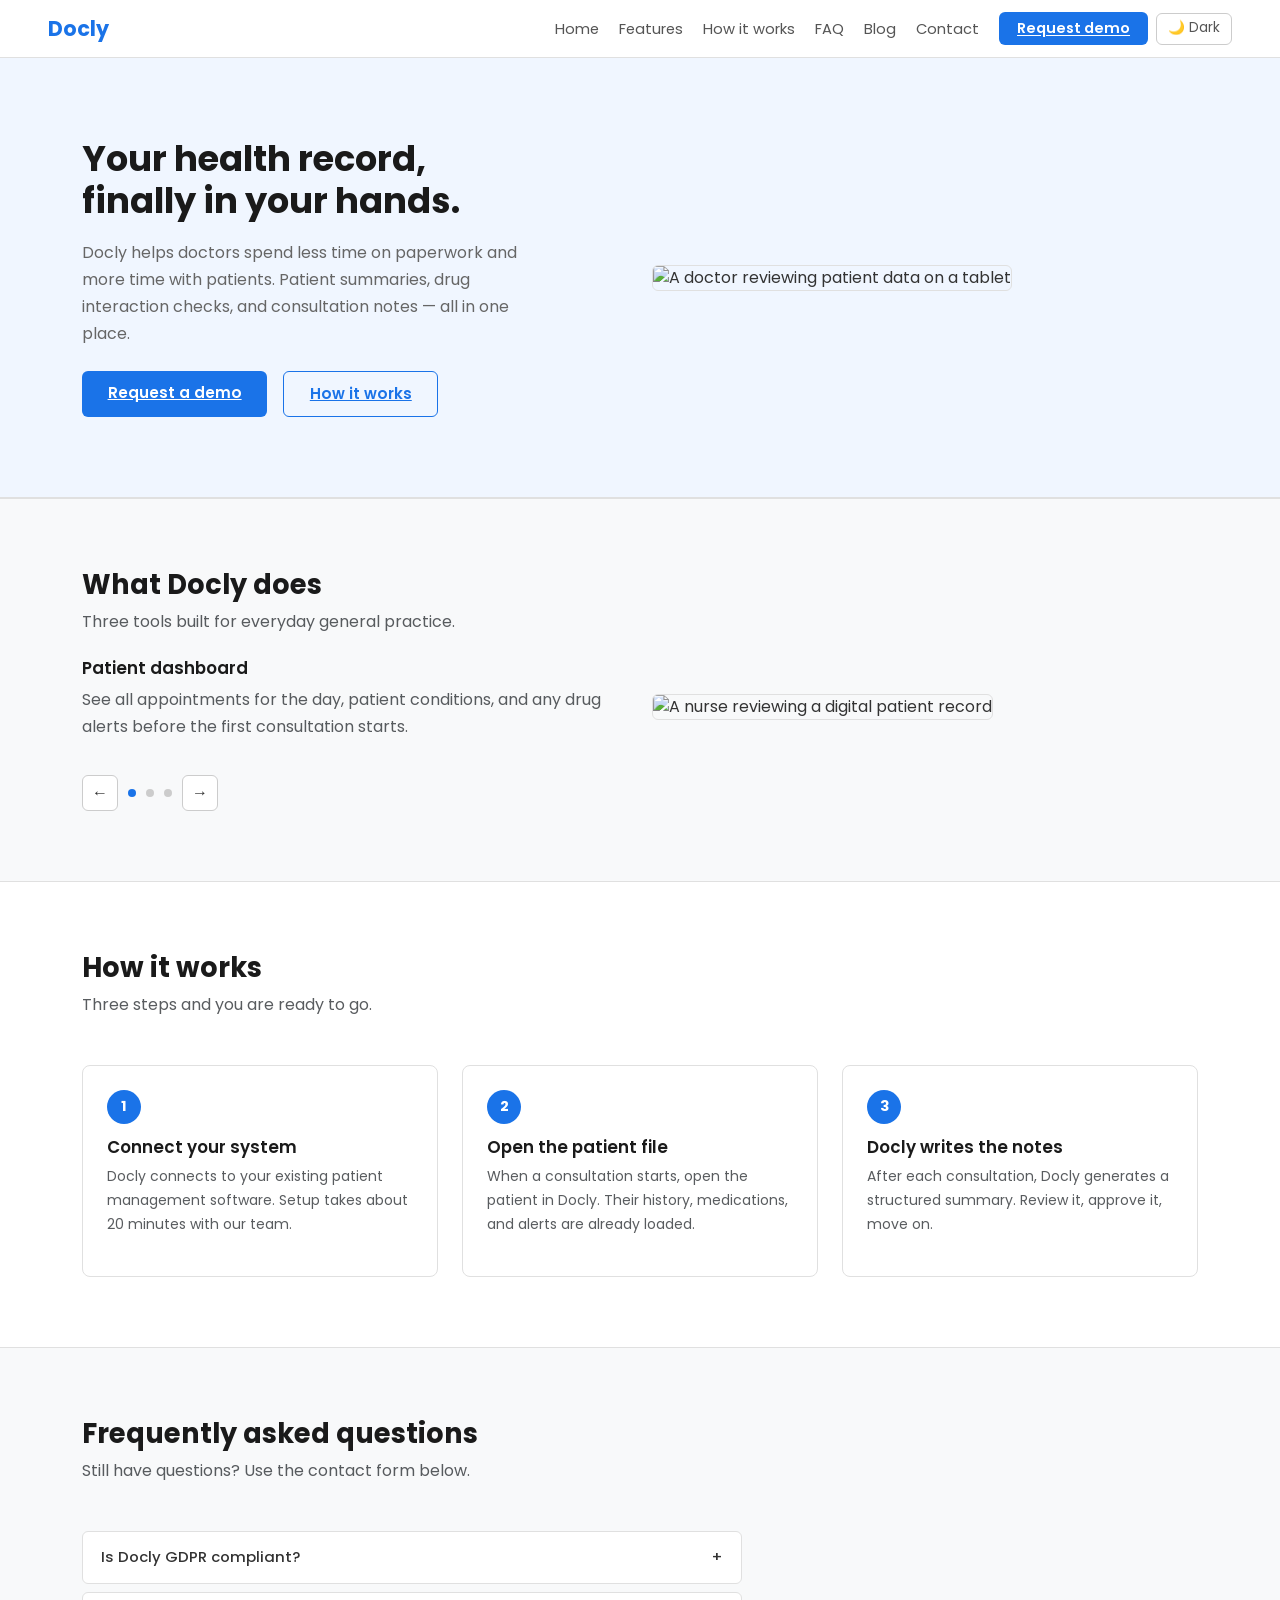
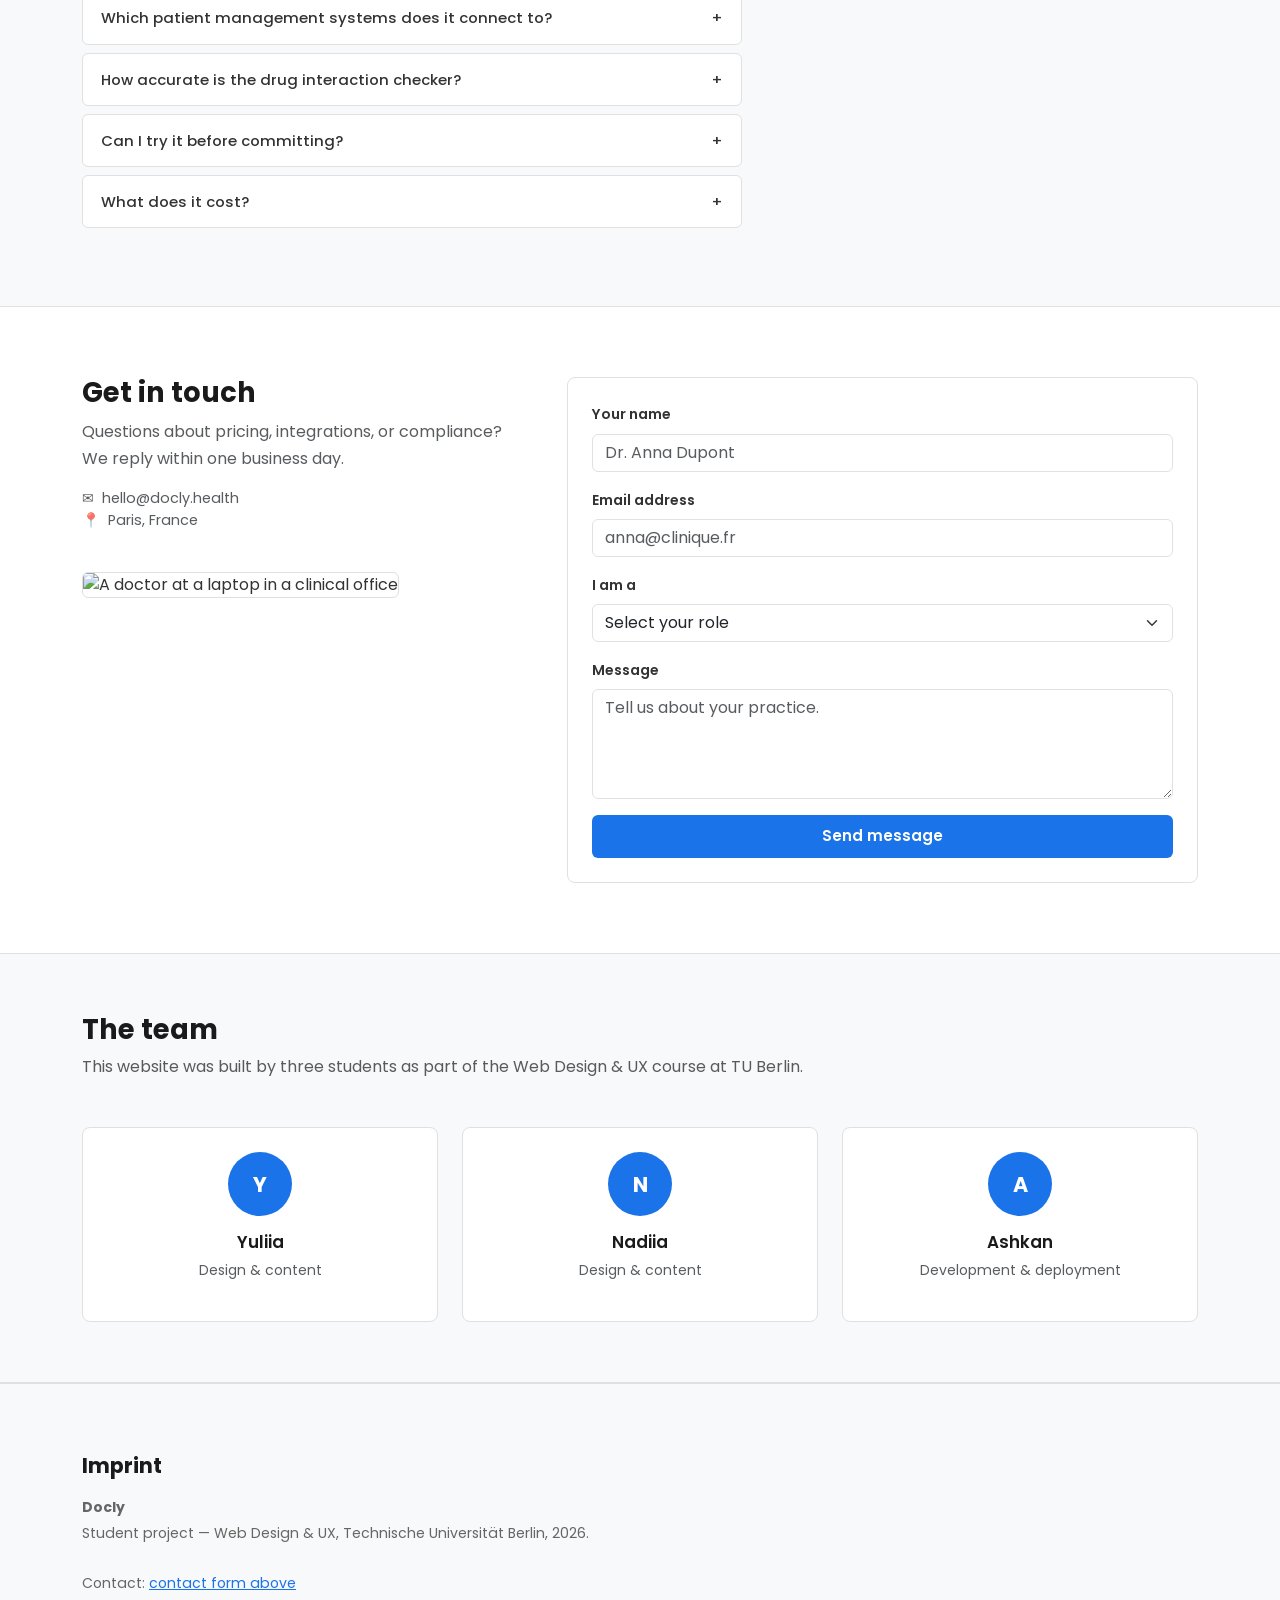
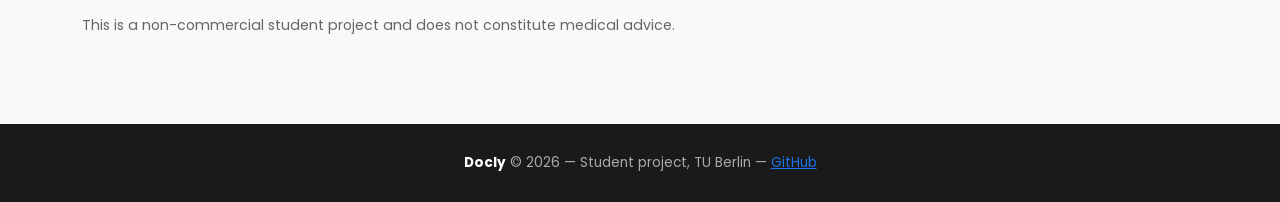
==== index.html @ 7dd6ad00 "Add files via upload" ====
<!DOCTYPE html>
<html lang="en">
<head>
  <meta charset="UTF-8" />
  <meta name="viewport" content="width=device-width, initial-scale=1.0" />
  <title>Docly - AI Assistant for Doctors</title>
  <link rel="preconnect" href="https://fonts.googleapis.com" />
  <link href="https://fonts.googleapis.com/css2?family=Poppins:wght@400;500;600;700&display=swap" rel="stylesheet" />
  <link href="https://cdn.jsdelivr.net/npm/bootstrap@5.3.0/dist/css/bootstrap.min.css" rel="stylesheet" />
  <link rel="stylesheet" href="style.css" />
</head>

<body>

<!-- NAVIGATION -->
<nav class="navbar navbar-expand-md sticky-top px-3 px-md-5">
  <a class="navbar-brand" href="index.html">Docly</a>
  <button class="navbar-toggler" type="button" data-bs-toggle="collapse" data-bs-target="#nav" aria-controls="nav" aria-expanded="false" aria-label="Toggle navigation">
    <span class="navbar-toggler-icon"></span>
  </button>
  <div class="collapse navbar-collapse" id="nav">
    <ul class="navbar-nav ms-auto align-items-md-center gap-md-1">
      <li class="nav-item"><a class="nav-link" href="#hero">Home</a></li>
      <li class="nav-item"><a class="nav-link" href="#features">Features</a></li>
      <li class="nav-item"><a class="nav-link" href="#how-it-works">How it works</a></li>
      <li class="nav-item"><a class="nav-link" href="#faq">FAQ</a></li>
      <li class="nav-item"><a class="nav-link" href="blog.html">Blog</a></li>
      <li class="nav-item"><a class="nav-link" href="#contact">Contact</a></li>
      <li class="nav-item ms-md-2"><a class="btn-blue" href="#contact">Request demo</a></li>
      <li class="nav-item ms-md-1"><button id="dark-toggle" onclick="toggleDark()">🌙 Dark</button></li>
    </ul>
  </div>
</nav>


<!-- HERO -->
<section id="hero">
  <div class="container">
    <div class="row align-items-center gy-4">
      <div class="col-md-6">
        <h1>Your health record,<br>finally in your hands.</h1>
        <p class="mt-3 mb-4">
          Docly helps doctors spend less time on paperwork and more time with patients.
          Patient summaries, drug interaction checks, and consultation notes — all in one place.
        </p>
        <div class="d-flex gap-3 flex-wrap">
          <a href="#contact" class="btn-main">Request a demo</a>
          <a href="#how-it-works" class="btn-border">How it works</a>
        </div>
      </div>
      <div class="col-md-6">
        <img
          src="https://images.unsplash.com/photo-1576091160399-112ba8d25d1d?w=700&q=80"
          alt="A doctor reviewing patient data on a tablet"
          class="img-fluid rounded"
          style="border: 1px solid #e0e0e0;"
        />
      </div>
    </div>
  </div>
</section>


<!-- FEATURES (carousel) -->
<section id="features" class="gray-bg">
  <div class="container">
    <h2>What Docly does</h2>
    <p class="text-muted mb-4">Three tools built for everyday general practice.</p>

    <div class="carousel-outer">
      <div class="carousel-track" id="track">

        <div class="slide">
          <div class="row align-items-center g-4">
            <div class="col-md-6">
              <h3>Patient dashboard</h3>
              <p class="text-muted" style="line-height:1.7;">
                See all appointments for the day, patient conditions, and any drug alerts before the first consultation starts.
              </p>
            </div>
            <div class="col-md-6">
              <img src="https://images.unsplash.com/photo-1551190822-a9333d879b1f?w=600&q=80"
                alt="A nurse reviewing a digital patient record"
                class="img-fluid rounded" style="border:1px solid #e0e0e0;" />
            </div>
          </div>
        </div>

        <div class="slide">
          <div class="row align-items-center g-4">
            <div class="col-md-6">
              <h3>Patient summary</h3>
              <p class="text-muted" style="line-height:1.7;">
                Full medication list, symptom history, and past visit notes — pulled up automatically when you open a patient file.
              </p>
            </div>
            <div class="col-md-6">
              <img src="https://images.unsplash.com/photo-1584308666744-24d5c474f2ae?w=600&q=80"
                alt="Prescription medicine bottles on a desk"
                class="img-fluid rounded" style="border:1px solid #e0e0e0;" />
            </div>
          </div>
        </div>

        <div class="slide">
          <div class="row align-items-center g-4">
            <div class="col-md-6">
              <h3>Drug interaction checker</h3>
              <p class="text-muted" style="line-height:1.7;">
                Type any two medications and Docly checks for known interactions using EMA-verified data. Alerts are colour-coded by severity.
              </p>
            </div>
            <div class="col-md-6">
              <img src="https://images.unsplash.com/photo-1628595351029-c2bf17511435?w=600&q=80"
                alt="A pharmacist comparing two medicine bottles"
                class="img-fluid rounded" style="border:1px solid #e0e0e0;" />
            </div>
          </div>
        </div>

      </div>
    </div>

    <div class="c-controls">
      <button class="c-btn" onclick="move(-1)" aria-label="Previous">&#8592;</button>
      <span class="c-dot on" onclick="go(0)"></span>
      <span class="c-dot"    onclick="go(1)"></span>
      <span class="c-dot"    onclick="go(2)"></span>
      <button class="c-btn" onclick="move(1)" aria-label="Next">&#8594;</button>
    </div>
  </div>
</section>


<!-- HOW IT WORKS -->
<section id="how-it-works">
  <div class="container">
    <h2>How it works</h2>
    <p class="text-muted mb-5">Three steps and you are ready to go.</p>
    <div class="row g-4">

      <div class="col-md-4">
        <div class="my-card">
          <div class="step-num">1</div>
          <h3>Connect your system</h3>
          <p class="text-muted small mt-2" style="line-height:1.7;">
            Docly connects to your existing patient management software. Setup takes about 20 minutes with our team.
          </p>
        </div>
      </div>

      <div class="col-md-4">
        <div class="my-card">
          <div class="step-num">2</div>
          <h3>Open the patient file</h3>
          <p class="text-muted small mt-2" style="line-height:1.7;">
            When a consultation starts, open the patient in Docly. Their history, medications, and alerts are already loaded.
          </p>
        </div>
      </div>

      <div class="col-md-4">
        <div class="my-card">
          <div class="step-num">3</div>
          <h3>Docly writes the notes</h3>
          <p class="text-muted small mt-2" style="line-height:1.7;">
            After each consultation, Docly generates a structured summary. Review it, approve it, move on.
          </p>
        </div>
      </div>

    </div>
  </div>
</section>


<!-- FAQ -->
<section id="faq" class="gray-bg">
  <div class="container">
    <h2>Frequently asked questions</h2>
    <p class="text-muted mb-5">Still have questions? Use the contact form below.</p>

    <div style="max-width: 660px;">

      <button class="faq-btn" onclick="toggleFAQ(this)">
        Is Docly GDPR compliant? <span>+</span>
      </button>
      <div class="faq-answer">
        Yes. All data is stored on servers within the European Union. We never share patient data with third parties. A full data processing agreement is available on request.
      </div>

      <button class="faq-btn" onclick="toggleFAQ(this)">
        Which patient management systems does it connect to? <span>+</span>
      </button>
      <div class="faq-answer">
        Docly currently works with Mediboard, Axisante, Weda, and any HL7-compatible system. Contact us if yours is not listed.
      </div>

      <button class="faq-btn" onclick="toggleFAQ(this)">
        How accurate is the drug interaction checker? <span>+</span>
      </button>
      <div class="faq-answer">
        The checker uses the EMA drug database, updated monthly. It reached 98% sensitivity in our internal validation. It is designed to support your judgment, not replace it.
      </div>

      <button class="faq-btn" onclick="toggleFAQ(this)">
        Can I try it before committing? <span>+</span>
      </button>
      <div class="faq-answer">
        Yes — 30 days free for individual doctors, 60 days for practices. No credit card needed. Request access below and we will set you up within 24 hours.
      </div>

      <button class="faq-btn" onclick="toggleFAQ(this)">
        What does it cost? <span>+</span>
      </button>
      <div class="faq-answer">
        Pricing is per doctor per month, with discounts for group practices. Contact us for a quote.
      </div>

    </div>
  </div>
</section>


<!-- CONTACT -->
<section id="contact">
  <div class="container">
    <div class="row g-5 align-items-start">

      <div class="col-md-5">
        <h2>Get in touch</h2>
        <p class="text-muted mt-2" style="line-height:1.7;">
          Questions about pricing, integrations, or compliance? We reply within one business day.
        </p>
        <p class="text-muted mt-3" style="font-size:0.9rem;">
          &#9993;&nbsp; hello@docly.health<br />
          &#128205;&nbsp; Paris, France
        </p>
        <img
          src="https://images.unsplash.com/photo-1516321318423-f06f85e504b3?w=500&q=80"
          alt="A doctor at a laptop in a clinical office"
          class="img-fluid rounded mt-4"
          style="border:1px solid #e0e0e0; max-width:340px;"
        />
      </div>

      <div class="col-md-7">
        <div class="my-card">
          <form id="contact-form" novalidate onsubmit="submitForm(event)" aria-label="Contact form">
            <div class="mb-3">
              <label for="fname" class="form-label">Your name</label>
              <input type="text" id="fname" class="form-control" placeholder="Dr. Anna Dupont" required />
            </div>
            <div class="mb-3">
              <label for="femail" class="form-label">Email address</label>
              <input type="email" id="femail" class="form-control" placeholder="anna@clinique.fr" required />
            </div>
            <div class="mb-3">
              <label for="frole" class="form-label">I am a</label>
              <select id="frole" class="form-select">
                <option value="">Select your role</option>
                <option>General practitioner</option>
                <option>Specialist</option>
                <option>Hospital administrator</option>
                <option>Other</option>
              </select>
            </div>
            <div class="mb-3">
              <label for="fmsg" class="form-label">Message</label>
              <textarea id="fmsg" class="form-control" rows="4" placeholder="Tell us about your practice." required></textarea>
            </div>
            <button type="submit" class="btn-main w-100">Send message</button>
            <div id="success-msg" role="alert">Your message has been sent. We will get back to you shortly.</div>
          </form>
        </div>
      </div>

    </div>
  </div>
</section>


<!-- TEAM -->
<section style="background:#f8f9fa; border-top:1px solid #e0e0e0; border-bottom:1px solid #e0e0e0; padding:60px 0;">
  <div class="container">
    <h2 class="mb-2">The team</h2>
    <p class="text-muted mb-5">This website was built by three students as part of the Web Design &amp; UX course at TU Berlin.</p>
    <div class="row g-4">

      <div class="col-md-4">
        <div class="my-card text-center">
          <div style="width:64px;height:64px;border-radius:50%;background:#1a73e8;color:#fff;font-size:1.3rem;font-weight:700;display:flex;align-items:center;justify-content:center;margin:0 auto 1rem;">Y</div>
          <h3>Yuliia</h3>
          <p class="text-muted small mt-1">Design &amp; content</p>
        </div>
      </div>

      <div class="col-md-4">
        <div class="my-card text-center">
          <div style="width:64px;height:64px;border-radius:50%;background:#1a73e8;color:#fff;font-size:1.3rem;font-weight:700;display:flex;align-items:center;justify-content:center;margin:0 auto 1rem;">N</div>
          <h3>Nadiia</h3>
          <p class="text-muted small mt-1">Design &amp; content</p>
        </div>
      </div>

      <div class="col-md-4">
        <div class="my-card text-center">
          <div style="width:64px;height:64px;border-radius:50%;background:#1a73e8;color:#fff;font-size:1.3rem;font-weight:700;display:flex;align-items:center;justify-content:center;margin:0 auto 1rem;">A</div>
          <h3>Ashkan</h3>
          <p class="text-muted small mt-1">Development &amp; deployment</p>
        </div>
      </div>

    </div>
  </div>
</section>


<!-- IMPRINT -->
<section id="imprint">
  <div class="container">
    <h2 style="font-size:1.3rem;" class="mb-3">Imprint</h2>
    <address>
      <strong>Docly</strong><br />
      Student project — Web Design &amp; UX, Technische Universit&auml;t Berlin, 2026.<br /><br />
      Contact: <a href="#contact" style="color:#1a73e8;">contact form above</a>
    </address>
    <p class="mt-3">This is a non-commercial student project and does not constitute medical advice.</p>
  </div>
</section>


<!-- FOOTER -->
<footer>
  <div class="container">
    <strong style="color:#fff;">Docly</strong> &copy; 2026 &mdash; Student project, TU Berlin &mdash;
    <a href="https://github.com/Ashki777" target="_blank" rel="noopener noreferrer">GitHub</a>
  </div>
</footer>


<script src="https://cdn.jsdelivr.net/npm/bootstrap@5.3.0/dist/js/bootstrap.bundle.min.js"></script>
<script>

  /* DARK MODE
     Adds/removes the "dark" class on <body>.
     localStorage remembers the choice across pages. */

  function toggleDark() {
    var isDark = document.body.classList.toggle('dark');
    localStorage.setItem('theme', isDark ? 'dark' : 'light');
    document.getElementById('dark-toggle').textContent = isDark ? '☀ Light' : '🌙 Dark';
  }

  // On page load, apply saved theme
  if (localStorage.getItem('theme') === 'dark') {
    document.body.classList.add('dark');
    document.getElementById('dark-toggle').textContent = '☀ Light';
  }


  /* CAROUSEL */
  var current = 0;

  function go(n) {
    current = n;
    document.getElementById('track').style.transform = 'translateX(-' + (n * 100) + '%)';
    document.querySelectorAll('.c-dot').forEach(function(d, i) {
      d.classList.toggle('on', i === n);
    });
  }

  function move(dir) {
    go((current + dir + 3) % 3);
  }


  /* FAQ ACCORDION */
  function toggleFAQ(btn) {
    var answer = btn.nextElementSibling;
    var isOpen = answer.style.display === 'block';

    document.querySelectorAll('.faq-answer').forEach(function(a) { a.style.display = 'none'; });
    document.querySelectorAll('.faq-btn span').forEach(function(s) { s.textContent = '+'; });

    if (!isOpen) {
      answer.style.display = 'block';
      btn.querySelector('span').textContent = '×';
    }
  }


  /* CONTACT FORM */
  function submitForm(e) {
    e.preventDefault();
    if (!document.getElementById('fname').value || !document.getElementById('femail').value) return;
    document.getElementById('contact-form').reset();
    document.getElementById('success-msg').style.display = 'block';
    setTimeout(function() { document.getElementById('success-msg').style.display = 'none'; }, 5000);
  }

</script>
</body>
</html>
---- style.css ----
/* style.css */

body {
  font-family: 'Poppins', sans-serif;
  background: #ffffff;
  color: #333333;
}

/* --- Navigation --- */
.navbar {
  background: #ffffff;
  border-bottom: 1px solid #e0e0e0;
}
.navbar-brand {
  font-weight: 700;
  color: #1a73e8 !important;
  font-size: 1.3rem;
}
.nav-link {
  color: #555 !important;
  font-size: 0.92rem;
}
.nav-link:hover { color: #1a73e8 !important; }
.btn-blue {
  background: #1a73e8;
  color: #fff;
  border-radius: 6px;
  padding: 0.4rem 1.1rem;
  font-size: 0.9rem;
  font-weight: 600;
  border: none;
}
.btn-blue:hover { background: #1558b0; color: #fff; }

/* --- Hero --- */
#hero {
  background: #f0f6ff;
  padding: 80px 0;
  border-bottom: 1px solid #e0e0e0;
}
#hero h1 {
  font-size: 2.2rem;
  font-weight: 700;
  color: #1a1a1a;
}
#hero p {
  color: #666;
  font-size: 1rem;
  line-height: 1.7;
  max-width: 460px;
}

/* --- Section titles --- */
h2 {
  font-size: 1.7rem;
  font-weight: 700;
  color: #1a1a1a;
  margin-bottom: 0.5rem;
}
h3 {
  font-size: 1.05rem;
  font-weight: 600;
  color: #1a1a1a;
}

/* --- Cards --- */
.my-card {
  background: #fff;
  border: 1px solid #e0e0e0;
  border-radius: 8px;
  padding: 1.5rem;
  height: 100%;
}

/* --- Sections --- */
section { padding: 70px 0; }
.gray-bg { background: #f8f9fa; border-top: 1px solid #e0e0e0; border-bottom: 1px solid #e0e0e0; }

/* --- Step numbers --- */
.step-num {
  width: 34px;
  height: 34px;
  border-radius: 50%;
  background: #1a73e8;
  color: #fff;
  font-weight: 700;
  font-size: 0.9rem;
  display: flex;
  align-items: center;
  justify-content: center;
  margin-bottom: 0.8rem;
}

/* --- Buttons --- */
.btn-main {
  background: #1a73e8;
  color: #fff;
  border-radius: 6px;
  padding: 0.65rem 1.6rem;
  font-weight: 600;
  font-size: 0.95rem;
  border: none;
  display: inline-block;
}
.btn-main:hover { background: #1558b0; color: #fff; text-decoration: none; }
.btn-border {
  background: transparent;
  color: #1a73e8;
  border: 1.5px solid #1a73e8;
  border-radius: 6px;
  padding: 0.65rem 1.6rem;
  font-weight: 600;
  font-size: 0.95rem;
  display: inline-block;
}
.btn-border:hover { background: #1a73e8; color: #fff; text-decoration: none; }

/* --- Carousel --- */
.carousel-outer { overflow: hidden; }
.carousel-track { display: flex; transition: transform 0.3s ease; }
.slide { min-width: 100%; }
.c-controls { display: flex; align-items: center; gap: 10px; margin-top: 1.2rem; }
.c-btn {
  background: #fff;
  border: 1px solid #ccc;
  border-radius: 6px;
  width: 36px;
  height: 36px;
  cursor: pointer;
  font-size: 1rem;
  color: #333;
}
.c-btn:hover { background: #f0f0f0; }
.c-dot { width: 8px; height: 8px; border-radius: 50%; background: #ccc; cursor: pointer; }
.c-dot.on { background: #1a73e8; }

/* --- FAQ --- */
.faq-btn {
  width: 100%;
  background: #fff;
  border: 1px solid #e0e0e0;
  border-radius: 6px;
  color: #333;
  text-align: left;
  padding: 0.9rem 1.1rem;
  font-family: 'Poppins', sans-serif;
  font-size: 0.93rem;
  font-weight: 500;
  cursor: pointer;
  display: flex;
  justify-content: space-between;
  margin-bottom: 0.5rem;
}
.faq-btn:hover { border-color: #1a73e8; }
.faq-answer {
  display: none;
  background: #f8f9fa;
  border: 1px solid #e0e0e0;
  border-top: none;
  border-radius: 0 0 6px 6px;
  padding: 0.8rem 1.1rem 1rem;
  color: #555;
  font-size: 0.9rem;
  line-height: 1.7;
  margin-top: -0.5rem;
  margin-bottom: 0.5rem;
}

/* --- Contact form --- */
.form-label { font-size: 0.88rem; font-weight: 600; color: #333; }
#success-msg {
  display: none;
  background: #e6f4ea;
  border: 1px solid #a8d5b5;
  color: #276749;
  border-radius: 6px;
  padding: 0.8rem 1rem;
  font-size: 0.9rem;
  margin-top: 0.8rem;
}

/* --- Blog cards --- */
.blog-card {
  border: 1px solid #e0e0e0;
  border-radius: 8px;
  overflow: hidden;
  cursor: pointer;
  height: 100%;
  background: #fff;
  transition: box-shadow 0.2s;
}
.blog-card:hover { box-shadow: 0 4px 16px rgba(0,0,0,0.08); }
.blog-card img { width: 100%; height: 160px; object-fit: cover; display: block; }
.blog-card-body { padding: 1.2rem; }
.blog-card h3 { font-size: 0.97rem; line-height: 1.4; margin-bottom: 0.4rem; color: #1a1a1a; }
.blog-card p { color: #666; font-size: 0.86rem; line-height: 1.6; margin: 0; }
.tag {
  display: inline-block;
  background: #e8f0fe;
  color: #1a73e8;
  font-size: 0.73rem;
  font-weight: 600;
  padding: 0.2rem 0.6rem;
  border-radius: 4px;
  margin-bottom: 0.5rem;
}
.blog-meta { color: #999; font-size: 0.78rem; margin-top: 0.7rem; }

/* --- Article page --- */
.article-body { max-width: 650px; }
.article-body p { color: #444; line-height: 1.8; margin-bottom: 1.2rem; font-size: 0.96rem; }
.article-body h2 { font-size: 1.2rem; margin: 1.8rem 0 0.6rem; color: #1a1a1a; }
.article-body ul { color: #444; padding-left: 1.3rem; margin-bottom: 1.2rem; line-height: 1.8; font-size: 0.96rem; }

/* --- Imprint --- */
#imprint { border-top: 1px solid #e0e0e0; background: #f8f9fa; }
#imprint address, #imprint p { color: #666; font-size: 0.88rem; line-height: 1.8; font-style: normal; }

/* --- Footer --- */
footer {
  background: #1a1a1a;
  color: #aaa;
  text-align: center;
  padding: 1.8rem 0;
  font-size: 0.85rem;
}
footer a { color: #1a73e8; }

/* --- Dark mode toggle button --- */
#dark-toggle {
  background: none;
  border: 1px solid #ccc;
  border-radius: 6px;
  padding: 0.3rem 0.7rem;
  font-size: 0.85rem;
  cursor: pointer;
  color: #555;
}
#dark-toggle:hover { border-color: #1a73e8; color: #1a73e8; }

/* =============================================
   DARK MODE
   Applied when <body> has the class "dark".
   Each rule below overrides the light default.
   ============================================= */
body.dark {
  background: #040a14;
  color: #c8daf0;
}
body.dark .navbar {
  background: #040a14;
  border-bottom-color: rgba(255,255,255,0.08);
}
body.dark .nav-link { color: #6b85a3 !important; }
body.dark .nav-link:hover { color: #fff !important; }
body.dark #hero { background: #060e1a; border-bottom-color: rgba(255,255,255,0.08); }
body.dark #hero h1 { color: #f0f4f8; }
body.dark #hero p { color: #6b85a3; }
body.dark h2 { color: #f0f4f8; }
body.dark h3 { color: #f0f4f8; }
body.dark .gray-bg { background: #060e1a; border-color: rgba(255,255,255,0.08); }
body.dark .my-card { background: #0a1423; border-color: rgba(255,255,255,0.08); }
body.dark .text-muted { color: #6b85a3 !important; }
body.dark .form-control,
body.dark .form-select {
  background: #060e1a !important;
  border-color: rgba(255,255,255,0.1) !important;
  color: #c8daf0 !important;
}
body.dark .form-label { color: #c8daf0; }
body.dark .faq-btn { background: #0a1423; border-color: rgba(255,255,255,0.08); color: #c8daf0; }
body.dark .faq-answer { background: #060e1a; border-color: rgba(255,255,255,0.08); color: #6b85a3; }
body.dark .blog-card { background: #0a1423; border-color: rgba(255,255,255,0.08); }
body.dark .blog-card h3 { color: #f0f4f8; }
body.dark .blog-card p { color: #6b85a3; }
body.dark .blog-meta { color: #4a6480; }
body.dark #imprint { background: #060e1a; border-color: rgba(255,255,255,0.08); }
body.dark #imprint address,
body.dark #imprint p { color: #6b85a3; }
body.dark .article-body p { color: #c8daf0; }
body.dark .article-body h2 { color: #f0f4f8; }
body.dark .article-body ul { color: #c8daf0; }
body.dark #dark-toggle { border-color: rgba(255,255,255,0.15); color: #6b85a3; }
body.dark #dark-toggle:hover { border-color: #1a73e8; color: #1a73e8; }
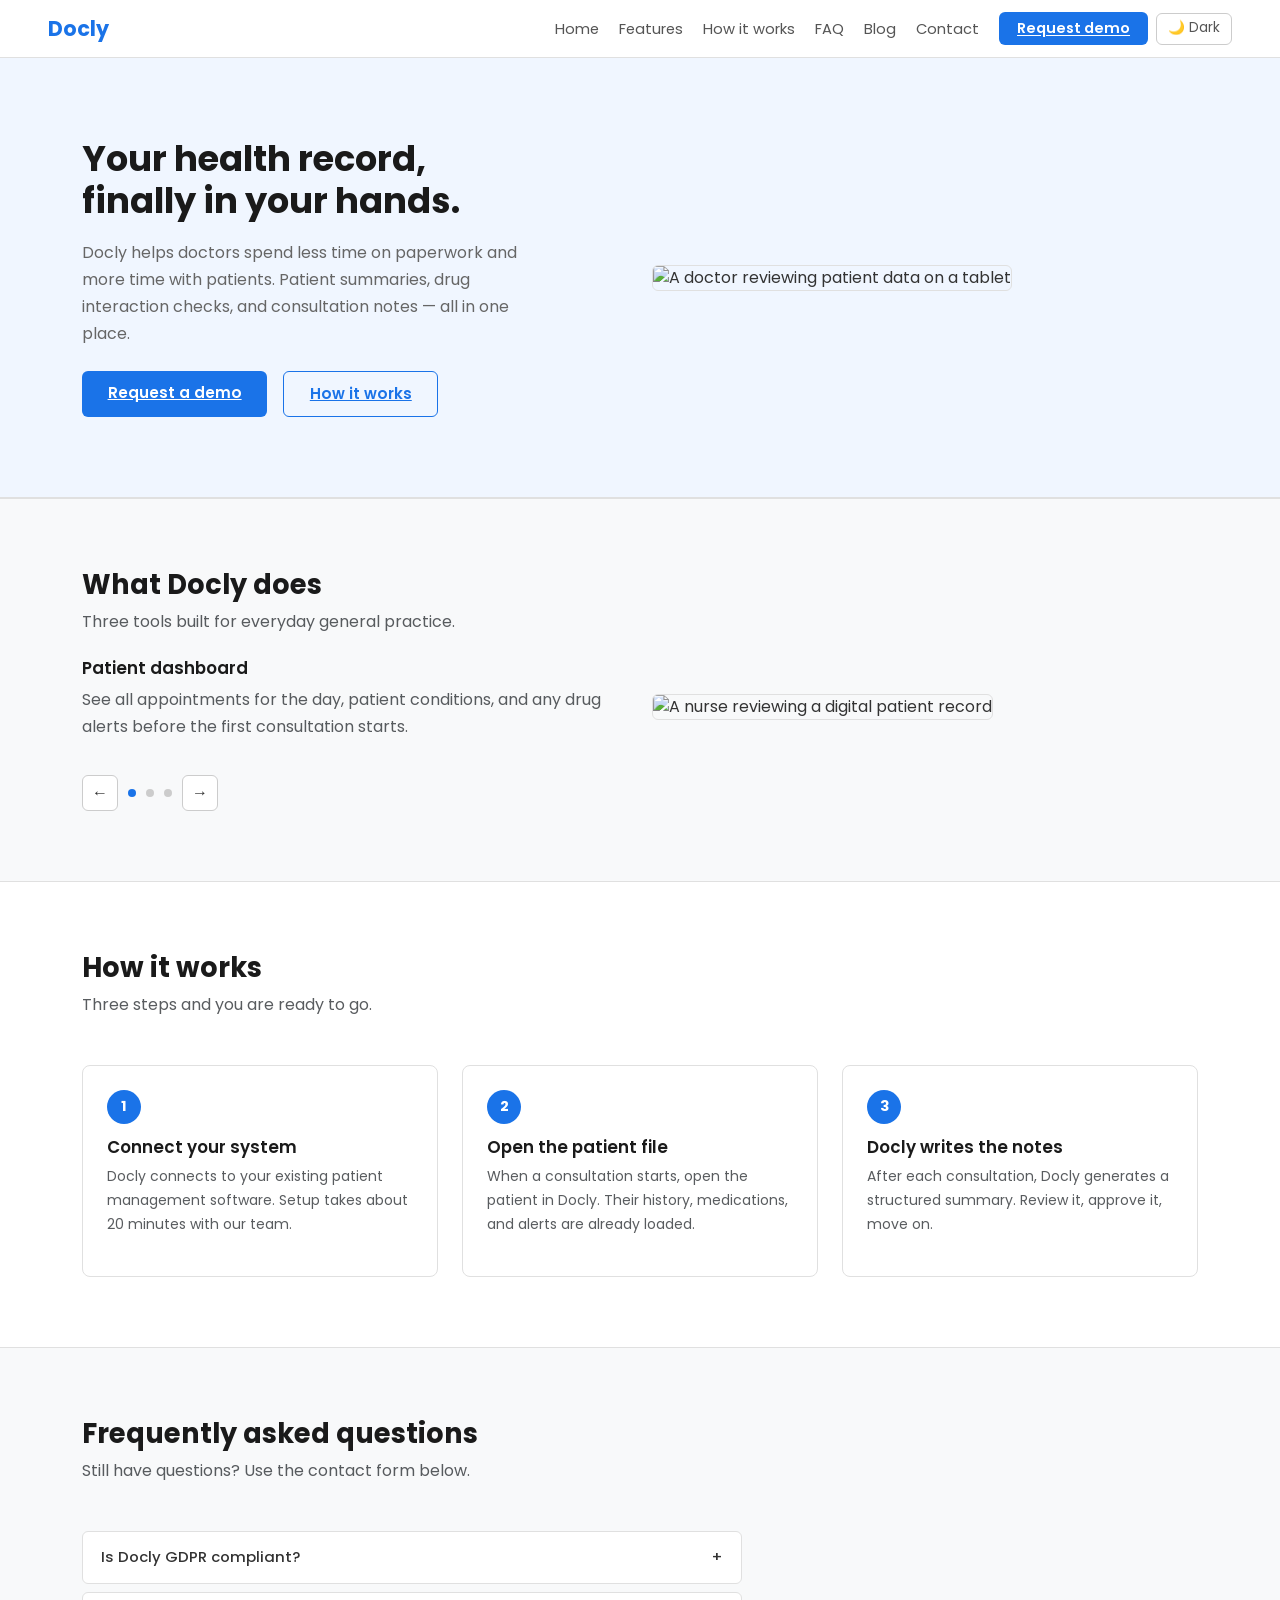
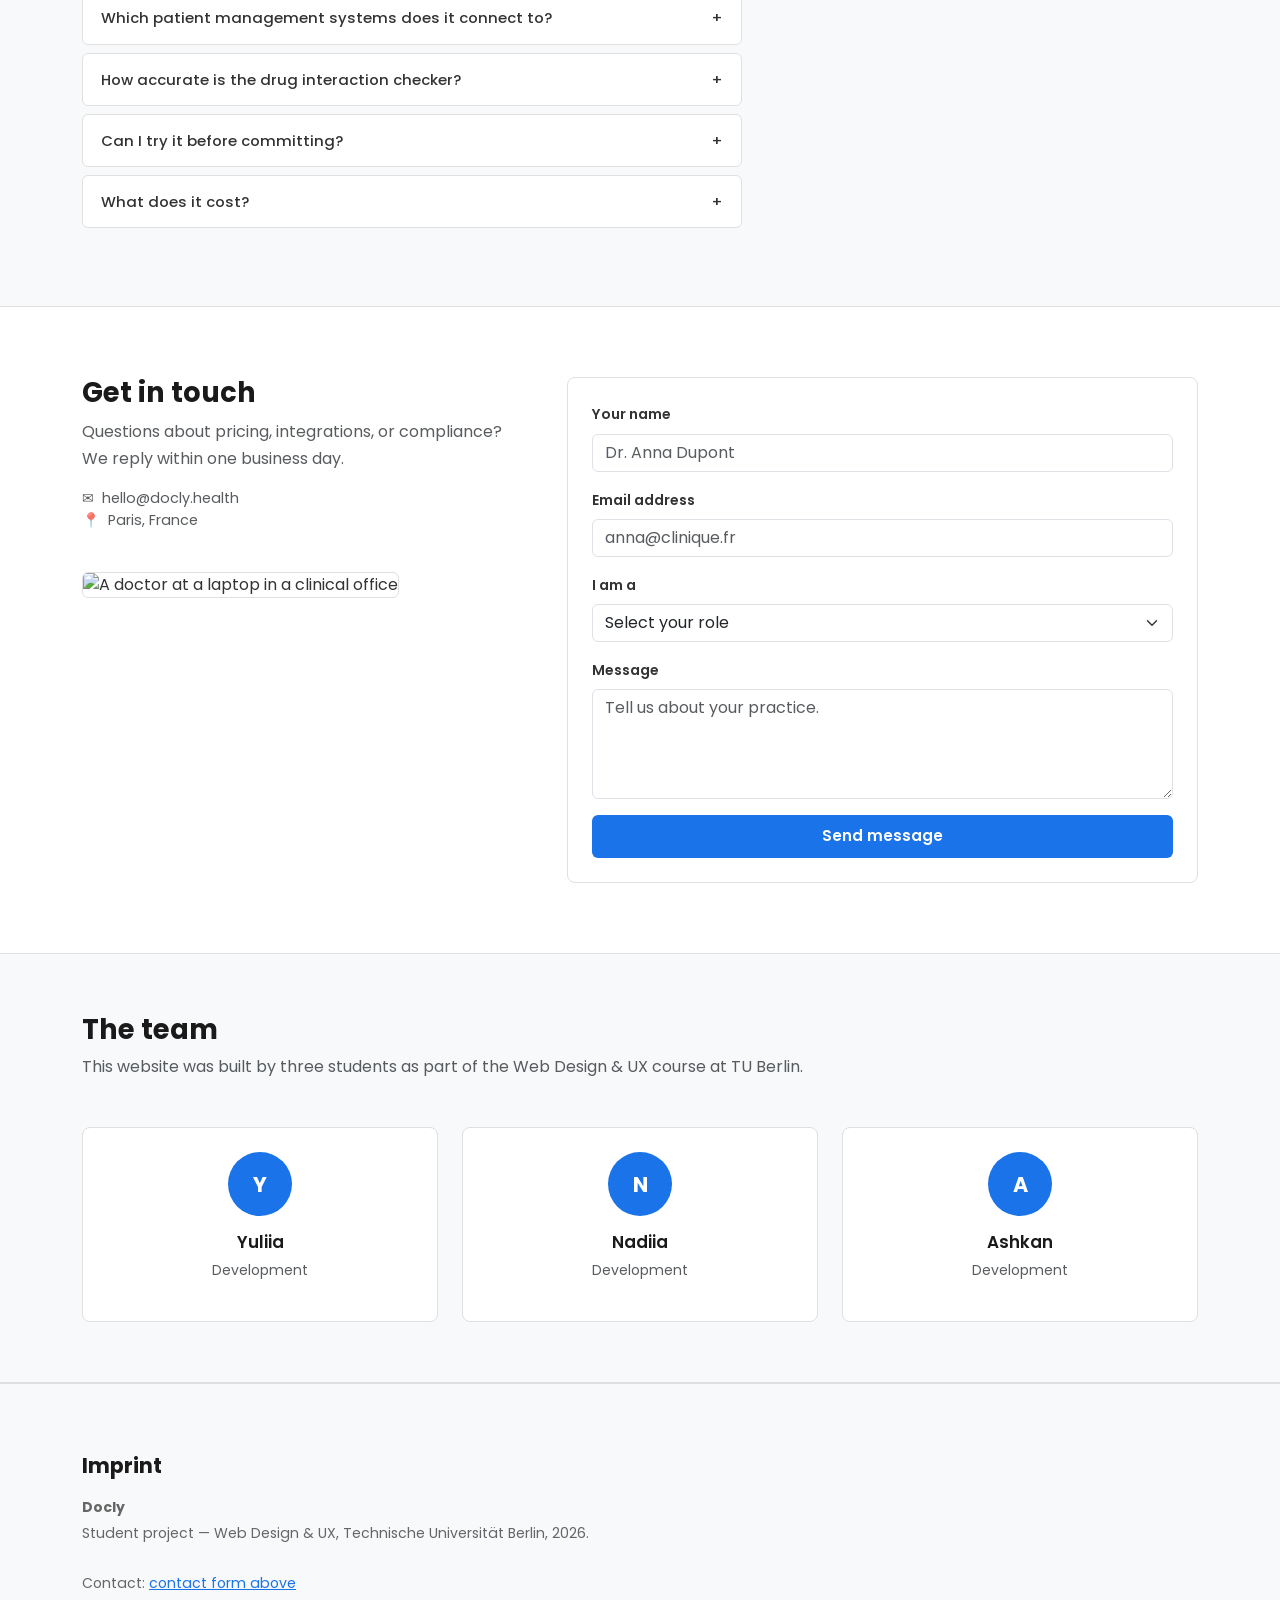
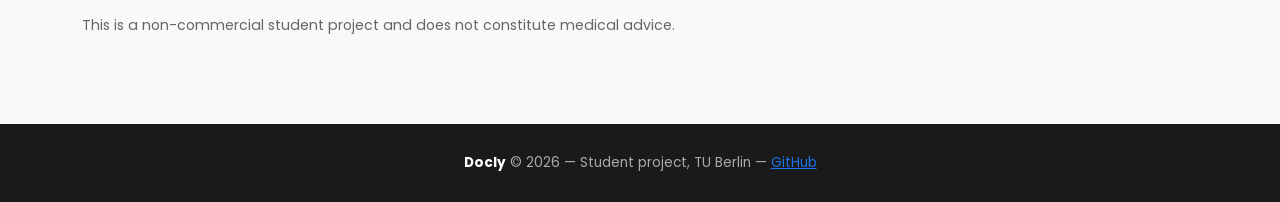
==== commit 1c9504d6: "Add files via upload" ====
--- a/index.html
+++ b/index.html
@@ -95,8 +95,8 @@
               </p>
             </div>
             <div class="col-md-6">
-              <img src="https://images.unsplash.com/photo-1584308666744-24d5c474f2ae?w=600&q=80"
-                alt="Prescription medicine bottles on a desk"
+              <img src="https://images.unsplash.com/photo-1559757148-5c350d0d3c56?w=600&q=80"
+                alt="A nurse reviewing a digital patient record"
                 class="img-fluid rounded" style="border:1px solid #e0e0e0;" />
             </div>
           </div>
@@ -291,7 +291,7 @@
         <div class="my-card text-center">
           <div style="width:64px;height:64px;border-radius:50%;background:#1a73e8;color:#fff;font-size:1.3rem;font-weight:700;display:flex;align-items:center;justify-content:center;margin:0 auto 1rem;">Y</div>
           <h3>Yuliia</h3>
-          <p class="text-muted small mt-1">Design &amp; content</p>
+          <p class="text-muted small mt-1">Development</p>
         </div>
       </div>
 
@@ -299,7 +299,7 @@
         <div class="my-card text-center">
           <div style="width:64px;height:64px;border-radius:50%;background:#1a73e8;color:#fff;font-size:1.3rem;font-weight:700;display:flex;align-items:center;justify-content:center;margin:0 auto 1rem;">N</div>
           <h3>Nadiia</h3>
-          <p class="text-muted small mt-1">Design &amp; content</p>
+          <p class="text-muted small mt-1">Development</p>
         </div>
       </div>
 
@@ -307,7 +307,7 @@
         <div class="my-card text-center">
           <div style="width:64px;height:64px;border-radius:50%;background:#1a73e8;color:#fff;font-size:1.3rem;font-weight:700;display:flex;align-items:center;justify-content:center;margin:0 auto 1rem;">A</div>
           <h3>Ashkan</h3>
-          <p class="text-muted small mt-1">Development &amp; deployment</p>
+          <p class="text-muted small mt-1">Development</p>
         </div>
       </div>
 
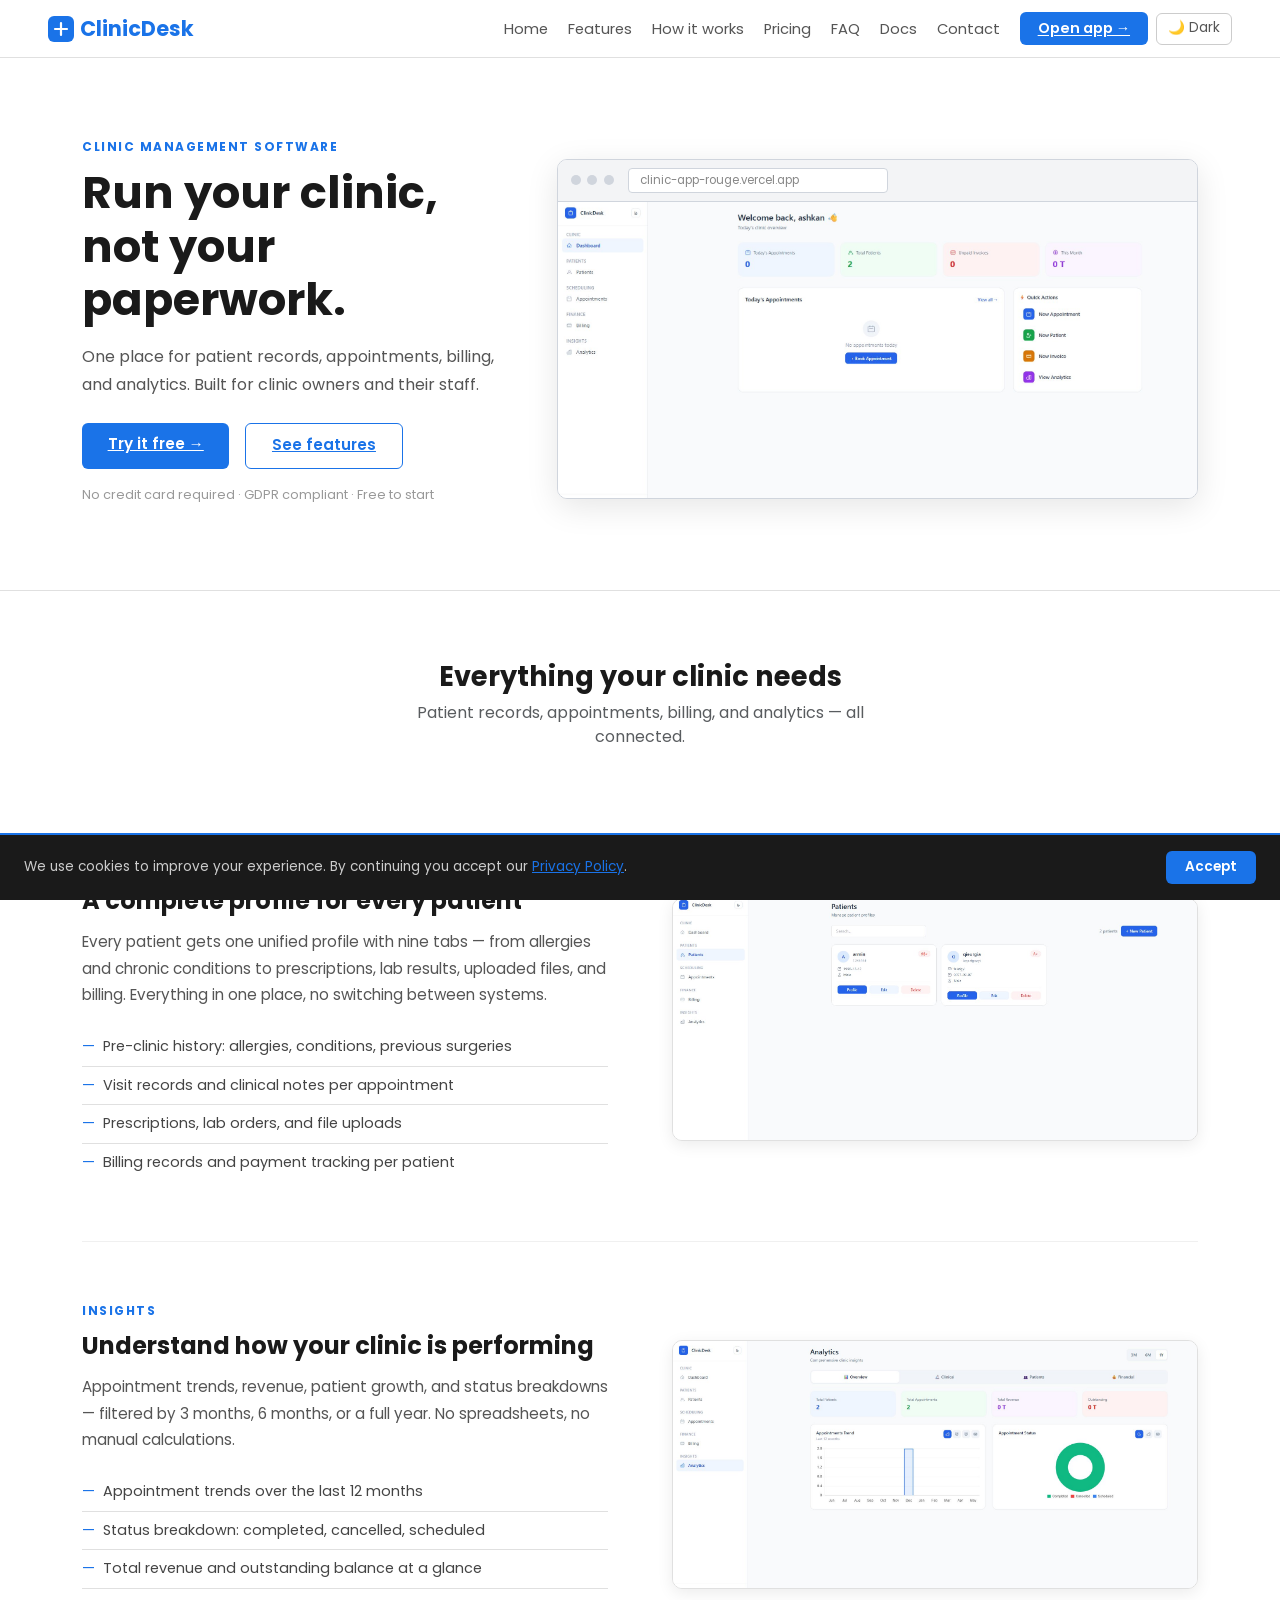
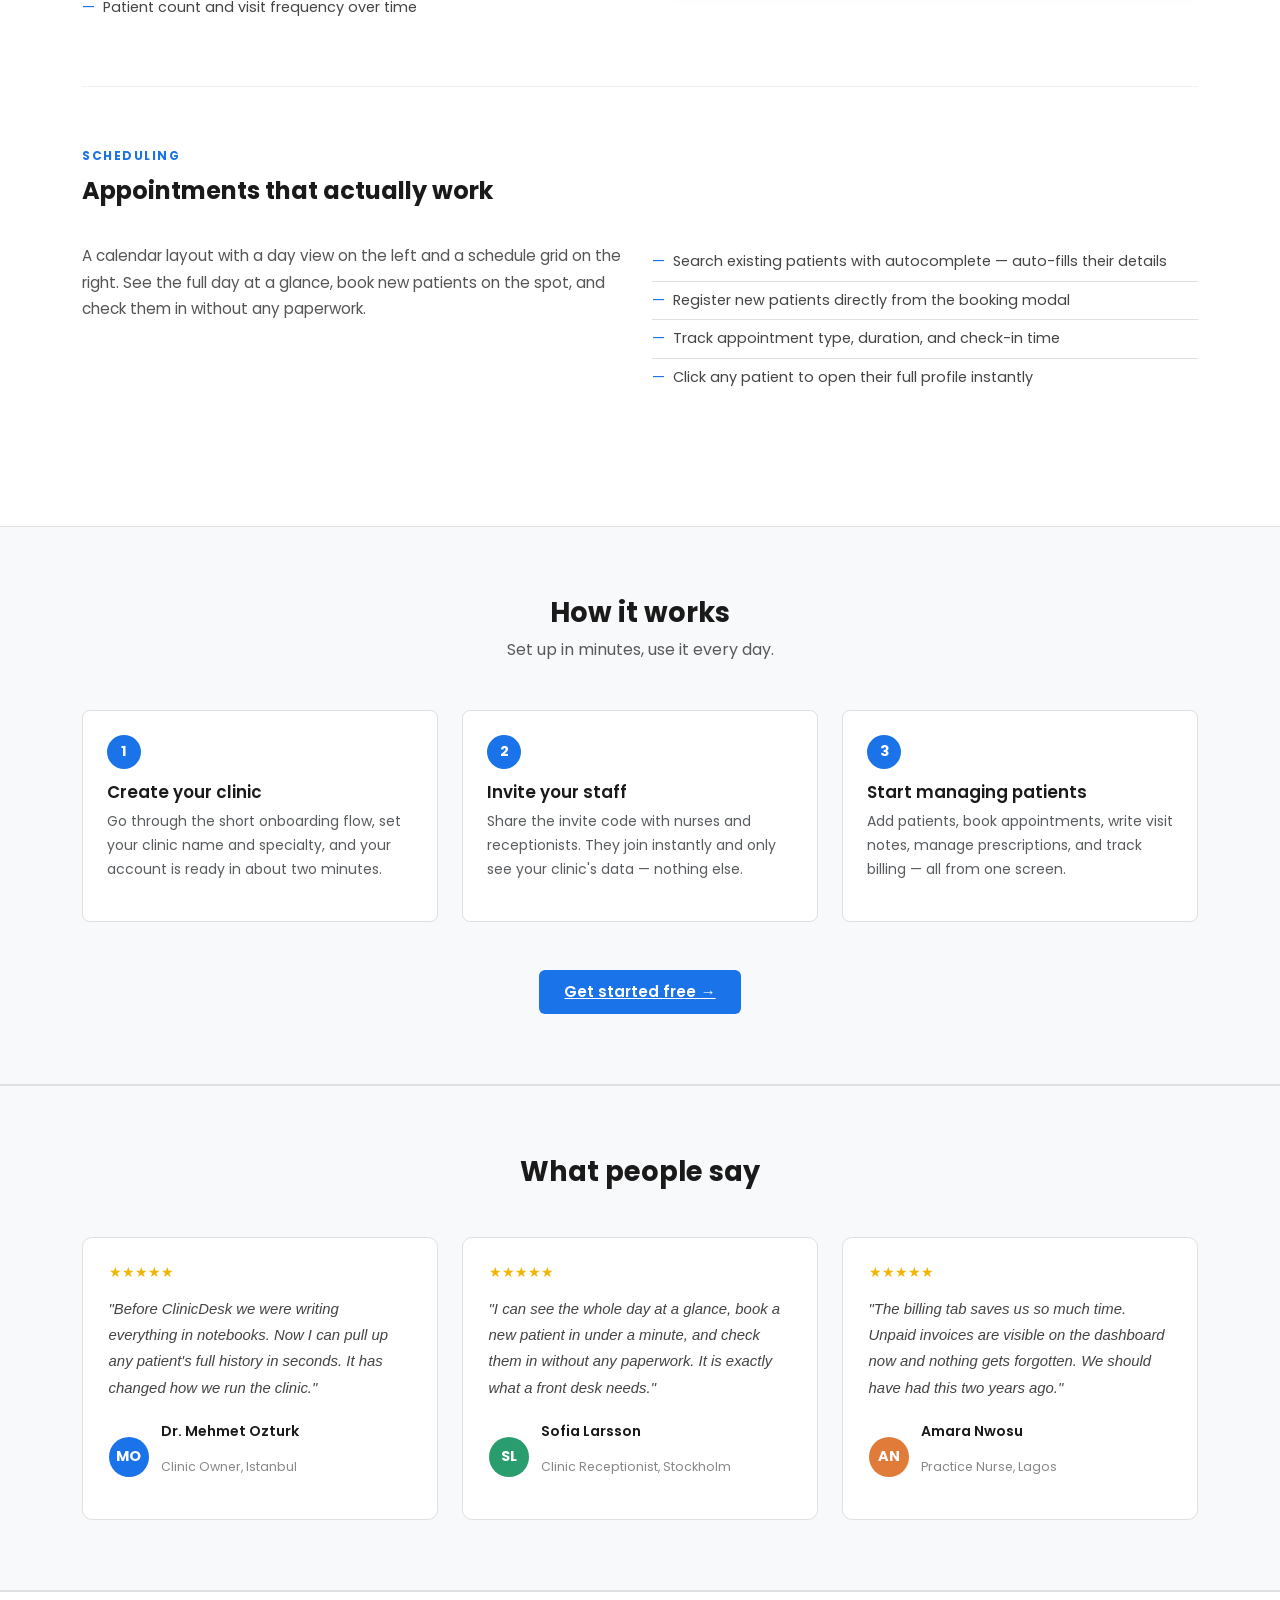
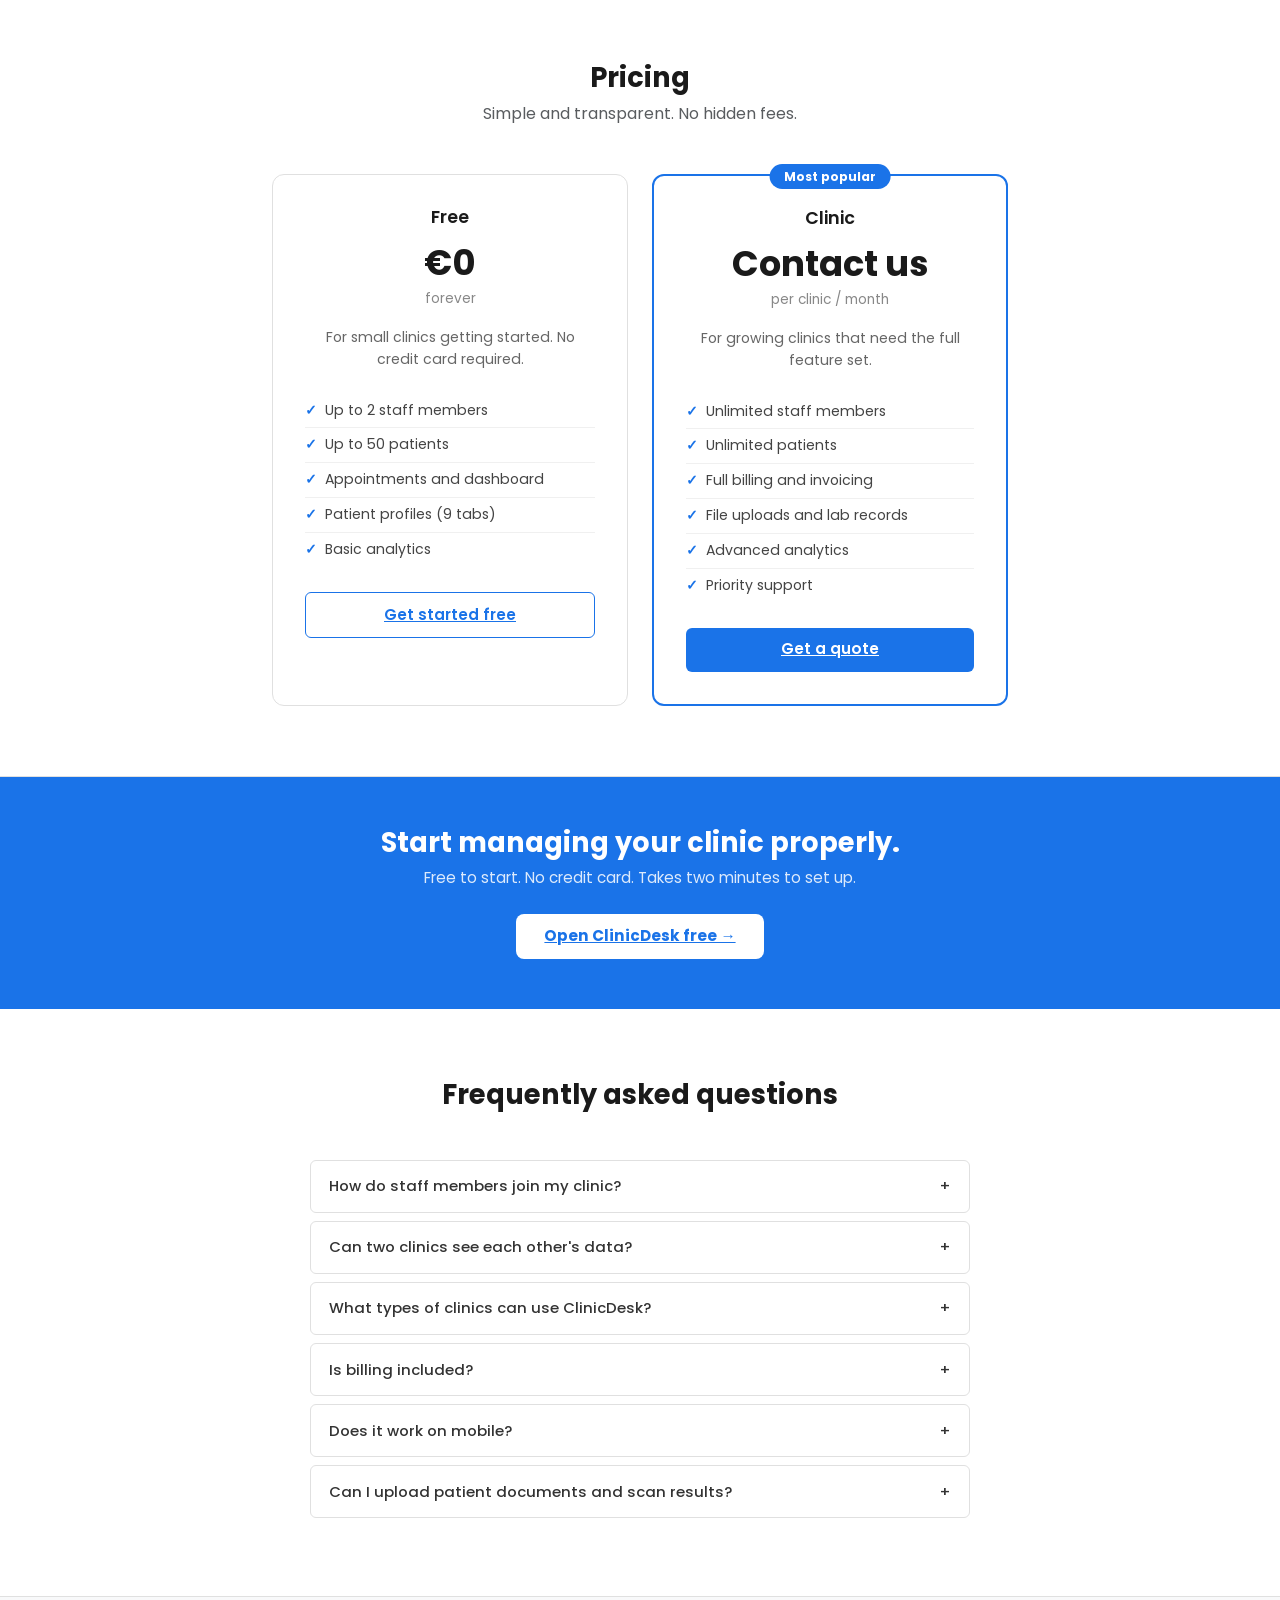
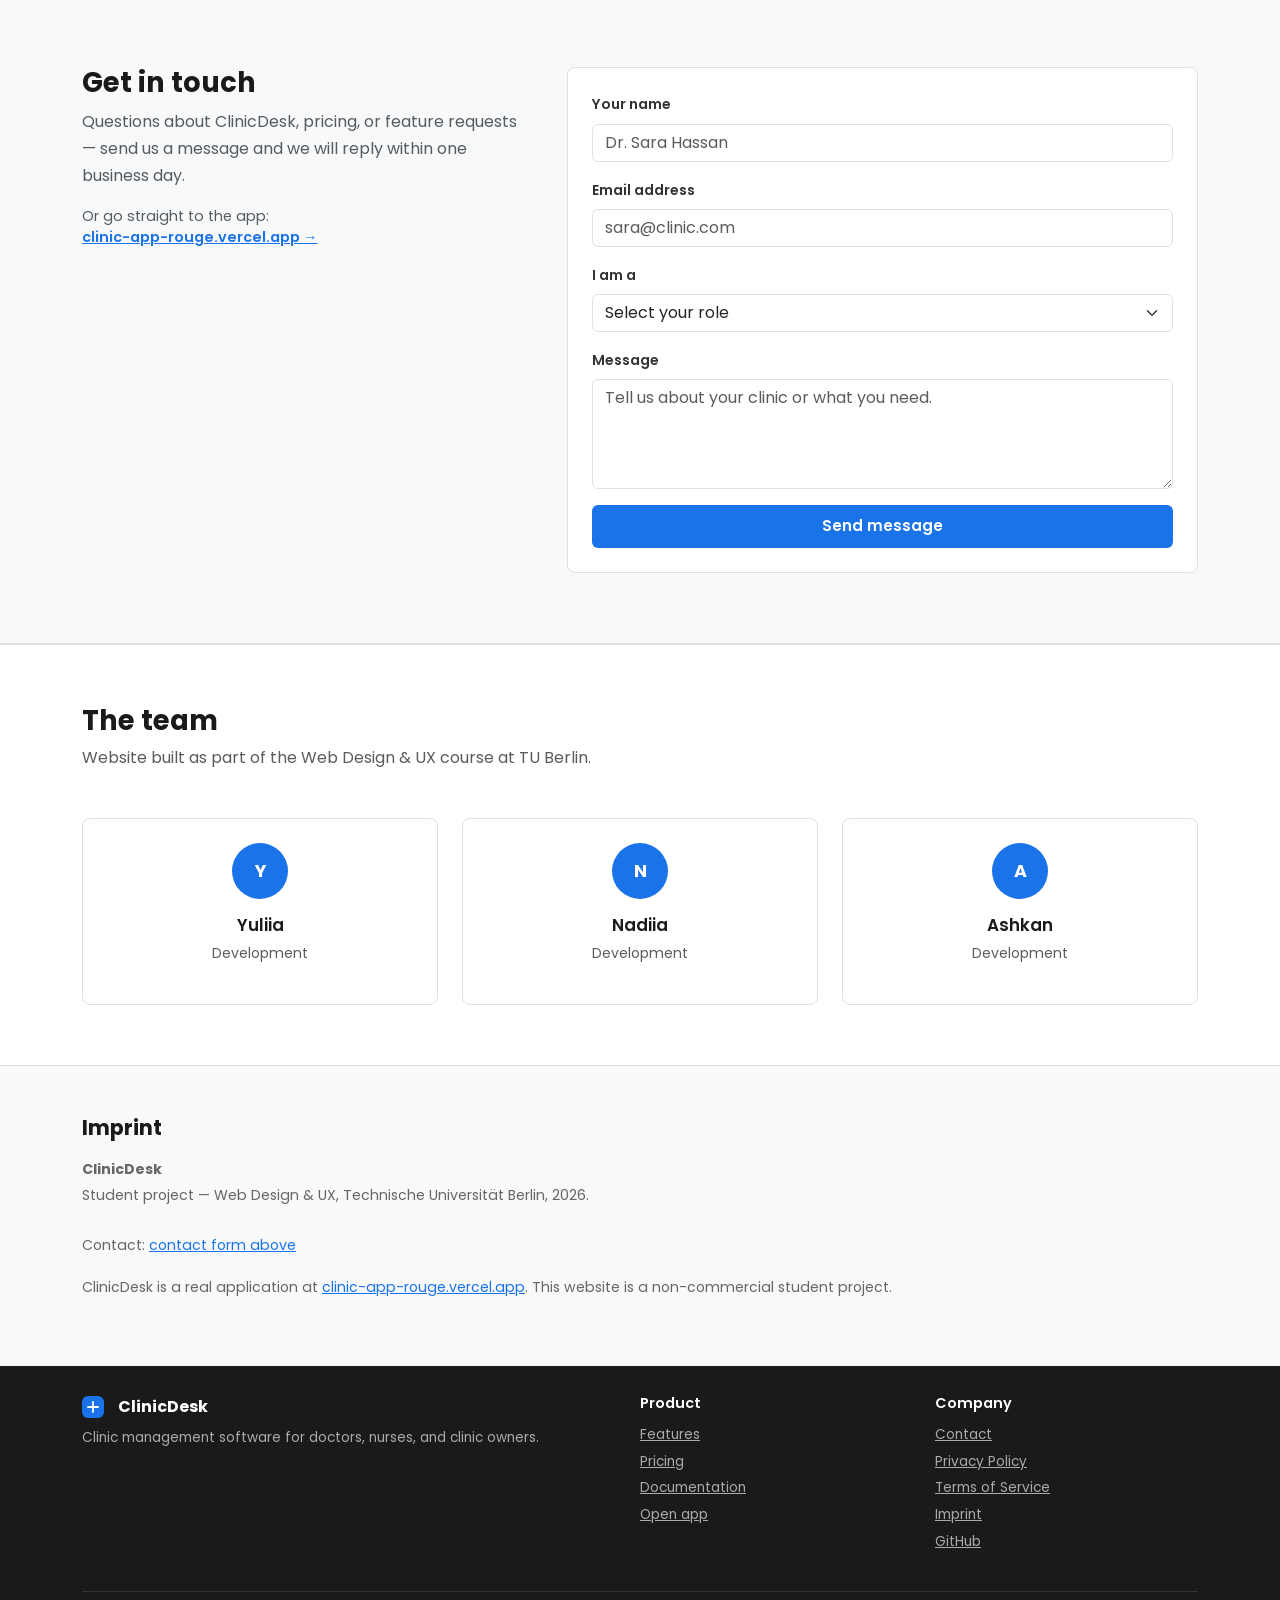
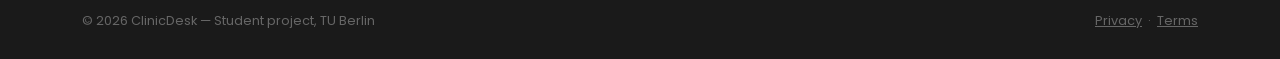
==== commit 74ea4565: "Add files via upload" ====
--- a/index.html
+++ b/index.html
@@ -3,18 +3,30 @@
 <head>
   <meta charset="UTF-8" />
   <meta name="viewport" content="width=device-width, initial-scale=1.0" />
-  <title>Docly - AI Assistant for Doctors</title>
+  <title>ClinicDesk — Clinic Management Software</title>
   <link rel="preconnect" href="https://fonts.googleapis.com" />
   <link href="https://fonts.googleapis.com/css2?family=Poppins:wght@400;500;600;700&display=swap" rel="stylesheet" />
   <link href="https://cdn.jsdelivr.net/npm/bootstrap@5.3.0/dist/css/bootstrap.min.css" rel="stylesheet" />
   <link rel="stylesheet" href="style.css" />
 </head>
-
 <body>
 
-<!-- NAVIGATION -->
+<!-- COOKIE BANNER -->
+<div id="cookie-banner">
+  <span>We use cookies to improve your experience. By continuing you accept our <a href="privacy.html">Privacy Policy</a>.</span>
+  <button id="cookie-accept" onclick="acceptCookies()">Accept</button>
+</div>
+
+<!-- NAV -->
 <nav class="navbar navbar-expand-md sticky-top px-3 px-md-5">
-  <a class="navbar-brand" href="index.html">Docly</a>
+  <a class="navbar-brand d-flex align-items-center" href="index.html">
+    <span class="logo-icon">
+      <svg width="16" height="16" viewBox="0 0 16 16" fill="none" aria-hidden="true">
+        <path d="M8 2v12M2 8h12" stroke="white" stroke-width="2.2" stroke-linecap="round"/>
+      </svg>
+    </span>
+    ClinicDesk
+  </a>
   <button class="navbar-toggler" type="button" data-bs-toggle="collapse" data-bs-target="#nav" aria-controls="nav" aria-expanded="false" aria-label="Toggle navigation">
     <span class="navbar-toggler-icon"></span>
   </button>
@@ -23,10 +35,13 @@
       <li class="nav-item"><a class="nav-link" href="#hero">Home</a></li>
       <li class="nav-item"><a class="nav-link" href="#features">Features</a></li>
       <li class="nav-item"><a class="nav-link" href="#how-it-works">How it works</a></li>
+      <li class="nav-item"><a class="nav-link" href="#pricing">Pricing</a></li>
       <li class="nav-item"><a class="nav-link" href="#faq">FAQ</a></li>
-      <li class="nav-item"><a class="nav-link" href="blog.html">Blog</a></li>
+      <li class="nav-item"><a class="nav-link" href="features.html">Docs</a></li>
       <li class="nav-item"><a class="nav-link" href="#contact">Contact</a></li>
-      <li class="nav-item ms-md-2"><a class="btn-blue" href="#contact">Request demo</a></li>
+      <li class="nav-item ms-md-2">
+        <a class="btn-blue" href="https://clinic-app-rouge.vercel.app/dashboard" target="_blank" rel="noopener noreferrer">Open app &rarr;</a>
+      </li>
       <li class="nav-item ms-md-1"><button id="dark-toggle" onclick="toggleDark()">🌙 Dark</button></li>
     </ul>
   </div>
@@ -36,186 +51,288 @@
 <!-- HERO -->
 <section id="hero">
   <div class="container">
-    <div class="row align-items-center gy-4">
-      <div class="col-md-6">
-        <h1>Your health record,<br>finally in your hands.</h1>
-        <p class="mt-3 mb-4">
-          Docly helps doctors spend less time on paperwork and more time with patients.
-          Patient summaries, drug interaction checks, and consultation notes — all in one place.
+    <div class="row align-items-center gy-5">
+      <div class="col-md-5">
+        <p class="overline">Clinic Management Software</p>
+        <h1>Run your clinic,<br>not your paperwork.</h1>
+        <p class="hero-sub mt-3 mb-4">
+          One place for patient records, appointments, billing, and analytics.
+          Built for clinic owners and their staff.
         </p>
         <div class="d-flex gap-3 flex-wrap">
-          <a href="#contact" class="btn-main">Request a demo</a>
-          <a href="#how-it-works" class="btn-border">How it works</a>
-        </div>
-      </div>
-      <div class="col-md-6">
-        <img
-          src="https://images.unsplash.com/photo-1576091160399-112ba8d25d1d?w=700&q=80"
-          alt="A doctor reviewing patient data on a tablet"
-          class="img-fluid rounded"
-          style="border: 1px solid #e0e0e0;"
-        />
-      </div>
-    </div>
-  </div>
-</section>
-
-
-<!-- FEATURES (carousel) -->
-<section id="features" class="gray-bg">
-  <div class="container">
-    <h2>What Docly does</h2>
-    <p class="text-muted mb-4">Three tools built for everyday general practice.</p>
-
-    <div class="carousel-outer">
-      <div class="carousel-track" id="track">
-
-        <div class="slide">
-          <div class="row align-items-center g-4">
-            <div class="col-md-6">
-              <h3>Patient dashboard</h3>
-              <p class="text-muted" style="line-height:1.7;">
-                See all appointments for the day, patient conditions, and any drug alerts before the first consultation starts.
-              </p>
-            </div>
-            <div class="col-md-6">
-              <img src="https://images.unsplash.com/photo-1551190822-a9333d879b1f?w=600&q=80"
-                alt="A nurse reviewing a digital patient record"
-                class="img-fluid rounded" style="border:1px solid #e0e0e0;" />
-            </div>
+          <a href="https://clinic-app-rouge.vercel.app/dashboard" target="_blank" rel="noopener noreferrer" class="btn-main">Try it free &rarr;</a>
+          <a href="#features" class="btn-border">See features</a>
+        </div>
+        <p class="hero-small mt-3">No credit card required &middot; GDPR compliant &middot; Free to start</p>
+      </div>
+      <div class="col-md-7">
+        <div class="browser-frame">
+          <div class="browser-bar">
+            <span class="browser-dot"></span>
+            <span class="browser-dot"></span>
+            <span class="browser-dot"></span>
+            <div class="browser-url">clinic-app-rouge.vercel.app</div>
           </div>
-        </div>
-
-        <div class="slide">
-          <div class="row align-items-center g-4">
-            <div class="col-md-6">
-              <h3>Patient summary</h3>
-              <p class="text-muted" style="line-height:1.7;">
-                Full medication list, symptom history, and past visit notes — pulled up automatically when you open a patient file.
-              </p>
-            </div>
-            <div class="col-md-6">
-              <img src="https://images.unsplash.com/photo-1559757148-5c350d0d3c56?w=600&q=80"
-                alt="A nurse reviewing a digital patient record"
-                class="img-fluid rounded" style="border:1px solid #e0e0e0;" />
-            </div>
+          <div class="browser-content">
+            <img src="screenshots/dashboard.png" alt="ClinicDesk dashboard showing today's appointments and quick actions" />
           </div>
         </div>
-
-        <div class="slide">
-          <div class="row align-items-center g-4">
-            <div class="col-md-6">
-              <h3>Drug interaction checker</h3>
-              <p class="text-muted" style="line-height:1.7;">
-                Type any two medications and Docly checks for known interactions using EMA-verified data. Alerts are colour-coded by severity.
-              </p>
-            </div>
-            <div class="col-md-6">
-              <img src="https://images.unsplash.com/photo-1628595351029-c2bf17511435?w=600&q=80"
-                alt="A pharmacist comparing two medicine bottles"
-                class="img-fluid rounded" style="border:1px solid #e0e0e0;" />
-            </div>
-          </div>
-        </div>
-
-      </div>
-    </div>
-
-    <div class="c-controls">
-      <button class="c-btn" onclick="move(-1)" aria-label="Previous">&#8592;</button>
-      <span class="c-dot on" onclick="go(0)"></span>
-      <span class="c-dot"    onclick="go(1)"></span>
-      <span class="c-dot"    onclick="go(2)"></span>
-      <button class="c-btn" onclick="move(1)" aria-label="Next">&#8594;</button>
-    </div>
+      </div>
+    </div>
+  </div>
+</section>
+
+
+<!-- FEATURES -->
+<section id="features">
+  <div class="container">
+    <div class="text-center mb-5">
+      <h2>Everything your clinic needs</h2>
+      <p class="text-muted" style="max-width:500px; margin:0.5rem auto 0;">Patient records, appointments, billing, and analytics — all connected.</p>
+    </div>
+
+    <!-- Feature 1: Patient profiles — text left, image right -->
+    <div class="feature-row">
+      <div class="feature-text">
+        <p class="overline">Patient Management</p>
+        <h3 class="feature-heading">A complete profile for every patient</h3>
+        <p class="feature-desc">Every patient gets one unified profile with nine tabs — from allergies and chronic conditions to prescriptions, lab results, uploaded files, and billing. Everything in one place, no switching between systems.</p>
+        <ul class="feature-list">
+          <li>Pre-clinic history: allergies, conditions, previous surgeries</li>
+          <li>Visit records and clinical notes per appointment</li>
+          <li>Prescriptions, lab orders, and file uploads</li>
+          <li>Billing records and payment tracking per patient</li>
+        </ul>
+      </div>
+      <div class="feature-visual">
+        <div class="screenshot-wrap">
+          <img src="screenshots/patients.png" alt="ClinicDesk patient list showing patient cards with profile and blood type" />
+        </div>
+      </div>
+    </div>
+
+    <!-- Feature 2: Analytics — image left, text right -->
+    <div class="feature-row reverse">
+      <div class="feature-visual">
+        <div class="screenshot-wrap">
+          <img src="screenshots/analytics.png" alt="ClinicDesk analytics showing appointment trends and revenue breakdown" />
+        </div>
+      </div>
+      <div class="feature-text">
+        <p class="overline">Insights</p>
+        <h3 class="feature-heading">Understand how your clinic is performing</h3>
+        <p class="feature-desc">Appointment trends, revenue, patient growth, and status breakdowns — filtered by 3 months, 6 months, or a full year. No spreadsheets, no manual calculations.</p>
+        <ul class="feature-list">
+          <li>Appointment trends over the last 12 months</li>
+          <li>Status breakdown: completed, cancelled, scheduled</li>
+          <li>Total revenue and outstanding balance at a glance</li>
+          <li>Patient count and visit frequency over time</li>
+        </ul>
+      </div>
+    </div>
+
+    <!-- Feature 3: Appointments — text only, 2 columns -->
+    <div class="feature-row-text">
+      <div class="feature-text" style="max-width:100%;">
+        <p class="overline">Scheduling</p>
+        <h3 class="feature-heading">Appointments that actually work</h3>
+      </div>
+      <div class="row g-4 mt-1">
+        <div class="col-md-6">
+          <p class="feature-desc">A calendar layout with a day view on the left and a schedule grid on the right. See the full day at a glance, book new patients on the spot, and check them in without any paperwork.</p>
+        </div>
+        <div class="col-md-6">
+          <ul class="feature-list">
+            <li>Search existing patients with autocomplete — auto-fills their details</li>
+            <li>Register new patients directly from the booking modal</li>
+            <li>Track appointment type, duration, and check-in time</li>
+            <li>Click any patient to open their full profile instantly</li>
+          </ul>
+        </div>
+      </div>
+    </div>
+
   </div>
 </section>
 
 
 <!-- HOW IT WORKS -->
-<section id="how-it-works">
-  <div class="container">
-    <h2>How it works</h2>
-    <p class="text-muted mb-5">Three steps and you are ready to go.</p>
+<section id="how-it-works" class="gray-bg">
+  <div class="container">
+    <div class="text-center mb-5">
+      <h2>How it works</h2>
+      <p class="text-muted">Set up in minutes, use it every day.</p>
+    </div>
     <div class="row g-4">
-
       <div class="col-md-4">
         <div class="my-card">
           <div class="step-num">1</div>
-          <h3>Connect your system</h3>
-          <p class="text-muted small mt-2" style="line-height:1.7;">
-            Docly connects to your existing patient management software. Setup takes about 20 minutes with our team.
-          </p>
-        </div>
-      </div>
-
+          <h3>Create your clinic</h3>
+          <p class="text-muted small mt-2" style="line-height:1.7;">Go through the short onboarding flow, set your clinic name and specialty, and your account is ready in about two minutes.</p>
+        </div>
+      </div>
       <div class="col-md-4">
         <div class="my-card">
           <div class="step-num">2</div>
-          <h3>Open the patient file</h3>
-          <p class="text-muted small mt-2" style="line-height:1.7;">
-            When a consultation starts, open the patient in Docly. Their history, medications, and alerts are already loaded.
-          </p>
-        </div>
-      </div>
-
+          <h3>Invite your staff</h3>
+          <p class="text-muted small mt-2" style="line-height:1.7;">Share the invite code with nurses and receptionists. They join instantly and only see your clinic's data — nothing else.</p>
+        </div>
+      </div>
       <div class="col-md-4">
         <div class="my-card">
           <div class="step-num">3</div>
-          <h3>Docly writes the notes</h3>
-          <p class="text-muted small mt-2" style="line-height:1.7;">
-            After each consultation, Docly generates a structured summary. Review it, approve it, move on.
-          </p>
-        </div>
-      </div>
-
-    </div>
-  </div>
-</section>
+          <h3>Start managing patients</h3>
+          <p class="text-muted small mt-2" style="line-height:1.7;">Add patients, book appointments, write visit notes, manage prescriptions, and track billing — all from one screen.</p>
+        </div>
+      </div>
+    </div>
+    <div class="text-center mt-5">
+      <a href="https://clinic-app-rouge.vercel.app/dashboard" target="_blank" rel="noopener noreferrer" class="btn-main">Get started free &rarr;</a>
+    </div>
+  </div>
+</section>
+
+
+<!-- TESTIMONIALS -->
+<section id="testimonials">
+  <div class="container">
+    <div class="text-center mb-5">
+      <h2>What people say</h2>
+    </div>
+    <div class="row g-4">
+
+      <div class="col-md-4">
+        <div class="tcard">
+          <div class="stars">&#9733;&#9733;&#9733;&#9733;&#9733;</div>
+          <blockquote>"Before ClinicDesk we were writing everything in notebooks. Now I can pull up any patient's full history in seconds. It has changed how we run the clinic."</blockquote>
+          <div class="tauthor">
+            <div class="tavatar">MO</div>
+            <div>
+              <p class="tname">Dr. Mehmet Ozturk</p>
+              <p class="trole">Clinic Owner, Istanbul</p>
+            </div>
+          </div>
+        </div>
+      </div>
+
+      <div class="col-md-4">
+        <div class="tcard">
+          <div class="stars">&#9733;&#9733;&#9733;&#9733;&#9733;</div>
+          <blockquote>"I can see the whole day at a glance, book a new patient in under a minute, and check them in without any paperwork. It is exactly what a front desk needs."</blockquote>
+          <div class="tauthor">
+            <div class="tavatar" style="background:#2a9d6f;">SL</div>
+            <div>
+              <p class="tname">Sofia Larsson</p>
+              <p class="trole">Clinic Receptionist, Stockholm</p>
+            </div>
+          </div>
+        </div>
+      </div>
+
+      <div class="col-md-4">
+        <div class="tcard">
+          <div class="stars">&#9733;&#9733;&#9733;&#9733;&#9733;</div>
+          <blockquote>"The billing tab saves us so much time. Unpaid invoices are visible on the dashboard now and nothing gets forgotten. We should have had this two years ago."</blockquote>
+          <div class="tauthor">
+            <div class="tavatar" style="background:#e07b39;">AN</div>
+            <div>
+              <p class="tname">Amara Nwosu</p>
+              <p class="trole">Practice Nurse, Lagos</p>
+            </div>
+          </div>
+        </div>
+      </div>
+
+    </div>
+  </div>
+</section>
+
+
+<!-- PRICING -->
+<section id="pricing" class="gray-bg">
+  <div class="container">
+    <div class="text-center mb-5">
+      <h2>Pricing</h2>
+      <p class="text-muted">Simple and transparent. No hidden fees.</p>
+    </div>
+    <div class="row g-4 justify-content-center">
+
+      <div class="col-md-4">
+        <div class="pricing-card">
+          <h3 style="font-size:1.1rem;">Free</h3>
+          <div class="price-num mt-2">€0</div>
+          <p class="price-period">forever</p>
+          <p class="price-desc">For small clinics getting started. No credit card required.</p>
+          <ul class="price-features">
+            <li>Up to 2 staff members</li>
+            <li>Up to 50 patients</li>
+            <li>Appointments and dashboard</li>
+            <li>Patient profiles (9 tabs)</li>
+            <li>Basic analytics</li>
+          </ul>
+          <a href="https://clinic-app-rouge.vercel.app/dashboard" target="_blank" rel="noopener noreferrer" class="btn-border d-block text-center">Get started free</a>
+        </div>
+      </div>
+
+      <div class="col-md-4">
+        <div class="pricing-card featured">
+          <span class="pricing-badge">Most popular</span>
+          <h3 style="font-size:1.1rem;">Clinic</h3>
+          <div class="price-num mt-2">Contact us</div>
+          <p class="price-period">per clinic / month</p>
+          <p class="price-desc">For growing clinics that need the full feature set.</p>
+          <ul class="price-features">
+            <li>Unlimited staff members</li>
+            <li>Unlimited patients</li>
+            <li>Full billing and invoicing</li>
+            <li>File uploads and lab records</li>
+            <li>Advanced analytics</li>
+            <li>Priority support</li>
+          </ul>
+          <a href="#contact" class="btn-main d-block text-center">Get a quote</a>
+        </div>
+      </div>
+
+    </div>
+  </div>
+</section>
+
+
+<!-- CTA -->
+<div class="cta-strip">
+  <div class="container">
+    <h2>Start managing your clinic properly.</h2>
+    <p>Free to start. No credit card. Takes two minutes to set up.</p>
+    <a href="https://clinic-app-rouge.vercel.app/dashboard" target="_blank" rel="noopener noreferrer" class="btn-white">Open ClinicDesk free &rarr;</a>
+  </div>
+</div>
 
 
 <!-- FAQ -->
-<section id="faq" class="gray-bg">
-  <div class="container">
-    <h2>Frequently asked questions</h2>
-    <p class="text-muted mb-5">Still have questions? Use the contact form below.</p>
-
-    <div style="max-width: 660px;">
-
-      <button class="faq-btn" onclick="toggleFAQ(this)">
-        Is Docly GDPR compliant? <span>+</span>
-      </button>
-      <div class="faq-answer">
-        Yes. All data is stored on servers within the European Union. We never share patient data with third parties. A full data processing agreement is available on request.
-      </div>
-
-      <button class="faq-btn" onclick="toggleFAQ(this)">
-        Which patient management systems does it connect to? <span>+</span>
-      </button>
-      <div class="faq-answer">
-        Docly currently works with Mediboard, Axisante, Weda, and any HL7-compatible system. Contact us if yours is not listed.
-      </div>
-
-      <button class="faq-btn" onclick="toggleFAQ(this)">
-        How accurate is the drug interaction checker? <span>+</span>
-      </button>
-      <div class="faq-answer">
-        The checker uses the EMA drug database, updated monthly. It reached 98% sensitivity in our internal validation. It is designed to support your judgment, not replace it.
-      </div>
-
-      <button class="faq-btn" onclick="toggleFAQ(this)">
-        Can I try it before committing? <span>+</span>
-      </button>
-      <div class="faq-answer">
-        Yes — 30 days free for individual doctors, 60 days for practices. No credit card needed. Request access below and we will set you up within 24 hours.
-      </div>
-
-      <button class="faq-btn" onclick="toggleFAQ(this)">
-        What does it cost? <span>+</span>
-      </button>
-      <div class="faq-answer">
-        Pricing is per doctor per month, with discounts for group practices. Contact us for a quote.
-      </div>
+<section id="faq">
+  <div class="container">
+    <div class="text-center mb-5">
+      <h2>Frequently asked questions</h2>
+    </div>
+    <div style="max-width:660px; margin:0 auto;">
+
+      <button class="faq-btn" onclick="toggleFAQ(this)">How do staff members join my clinic? <span>+</span></button>
+      <div class="faq-answer">When you create a clinic, ClinicDesk generates a unique invite code. Share it with your staff and they join directly. You can regenerate the code at any time from the Settings page.</div>
+
+      <button class="faq-btn" onclick="toggleFAQ(this)">Can two clinics see each other's data? <span>+</span></button>
+      <div class="faq-answer">No. Each clinic's data is completely isolated. Staff can only see the patients, appointments, and records that belong to their own clinic.</div>
+
+      <button class="faq-btn" onclick="toggleFAQ(this)">What types of clinics can use ClinicDesk? <span>+</span></button>
+      <div class="faq-answer">ClinicDesk works for any outpatient clinic — general practice, specialist clinics, dental, physiotherapy, and more. The patient profile tabs are flexible enough to cover most clinical workflows.</div>
+
+      <button class="faq-btn" onclick="toggleFAQ(this)">Is billing included? <span>+</span></button>
+      <div class="faq-answer">Yes. Each patient profile has a Billing tab where you can create invoices, track payments, and see outstanding balances. Unpaid invoices also appear on the main dashboard.</div>
+
+      <button class="faq-btn" onclick="toggleFAQ(this)">Does it work on mobile? <span>+</span></button>
+      <div class="faq-answer">Yes. ClinicDesk is a web app that works on any device — phone, tablet, or desktop. No installation needed. Open it in any browser.</div>
+
+      <button class="faq-btn" onclick="toggleFAQ(this)">Can I upload patient documents and scan results? <span>+</span></button>
+      <div class="faq-answer">Yes. The Files tab inside each patient profile lets you upload scans, lab reports, referral letters, and any other documents, accessible to all authorised staff in your clinic.</div>
 
     </div>
   </div>
@@ -223,109 +340,95 @@
 
 
 <!-- CONTACT -->
-<section id="contact">
+<section id="contact" class="gray-bg">
   <div class="container">
     <div class="row g-5 align-items-start">
-
       <div class="col-md-5">
         <h2>Get in touch</h2>
-        <p class="text-muted mt-2" style="line-height:1.7;">
-          Questions about pricing, integrations, or compliance? We reply within one business day.
+        <p class="text-muted mt-2" style="line-height:1.7;">Questions about ClinicDesk, pricing, or feature requests — send us a message and we will reply within one business day.</p>
+        <p class="text-muted mt-3" style="font-size:0.9rem;">
+          Or go straight to the app:<br />
+          <a href="https://clinic-app-rouge.vercel.app/dashboard" target="_blank" rel="noopener noreferrer" style="color:#1a73e8; font-weight:600;">clinic-app-rouge.vercel.app &rarr;</a>
         </p>
-        <p class="text-muted mt-3" style="font-size:0.9rem;">
-          &#9993;&nbsp; hello@docly.health<br />
-          &#128205;&nbsp; Paris, France
-        </p>
-        <img
-          src="https://images.unsplash.com/photo-1516321318423-f06f85e504b3?w=500&q=80"
-          alt="A doctor at a laptop in a clinical office"
-          class="img-fluid rounded mt-4"
-          style="border:1px solid #e0e0e0; max-width:340px;"
-        />
-      </div>
-
+      </div>
       <div class="col-md-7">
         <div class="my-card">
           <form id="contact-form" novalidate onsubmit="submitForm(event)" aria-label="Contact form">
             <div class="mb-3">
               <label for="fname" class="form-label">Your name</label>
-              <input type="text" id="fname" class="form-control" placeholder="Dr. Anna Dupont" required />
+              <input type="text" id="fname" class="form-control" placeholder="Dr. Sara Hassan" required />
             </div>
             <div class="mb-3">
               <label for="femail" class="form-label">Email address</label>
-              <input type="email" id="femail" class="form-control" placeholder="anna@clinique.fr" required />
+              <input type="email" id="femail" class="form-control" placeholder="sara@clinic.com" required />
             </div>
             <div class="mb-3">
               <label for="frole" class="form-label">I am a</label>
               <select id="frole" class="form-select">
                 <option value="">Select your role</option>
-                <option>General practitioner</option>
-                <option>Specialist</option>
-                <option>Hospital administrator</option>
+                <option>Clinic owner / doctor</option>
+                <option>Nurse or receptionist</option>
                 <option>Other</option>
               </select>
             </div>
             <div class="mb-3">
               <label for="fmsg" class="form-label">Message</label>
-              <textarea id="fmsg" class="form-control" rows="4" placeholder="Tell us about your practice." required></textarea>
+              <textarea id="fmsg" class="form-control" rows="4" placeholder="Tell us about your clinic or what you need." required></textarea>
             </div>
             <button type="submit" class="btn-main w-100">Send message</button>
             <div id="success-msg" role="alert">Your message has been sent. We will get back to you shortly.</div>
           </form>
         </div>
       </div>
-
     </div>
   </div>
 </section>
 
 
 <!-- TEAM -->
-<section style="background:#f8f9fa; border-top:1px solid #e0e0e0; border-bottom:1px solid #e0e0e0; padding:60px 0;">
+<section style="padding:60px 0; border-top:1px solid #e0e0e0;">
   <div class="container">
     <h2 class="mb-2">The team</h2>
-    <p class="text-muted mb-5">This website was built by three students as part of the Web Design &amp; UX course at TU Berlin.</p>
+    <p class="text-muted mb-5">Website built as part of the Web Design &amp; UX course at TU Berlin.</p>
     <div class="row g-4">
-
       <div class="col-md-4">
         <div class="my-card text-center">
-          <div style="width:64px;height:64px;border-radius:50%;background:#1a73e8;color:#fff;font-size:1.3rem;font-weight:700;display:flex;align-items:center;justify-content:center;margin:0 auto 1rem;">Y</div>
+          <div style="width:56px;height:56px;border-radius:50%;background:#1a73e8;color:#fff;font-size:1.1rem;font-weight:700;display:flex;align-items:center;justify-content:center;margin:0 auto 1rem;">Y</div>
           <h3>Yuliia</h3>
           <p class="text-muted small mt-1">Development</p>
         </div>
       </div>
-
       <div class="col-md-4">
         <div class="my-card text-center">
-          <div style="width:64px;height:64px;border-radius:50%;background:#1a73e8;color:#fff;font-size:1.3rem;font-weight:700;display:flex;align-items:center;justify-content:center;margin:0 auto 1rem;">N</div>
+          <div style="width:56px;height:56px;border-radius:50%;background:#1a73e8;color:#fff;font-size:1.1rem;font-weight:700;display:flex;align-items:center;justify-content:center;margin:0 auto 1rem;">N</div>
           <h3>Nadiia</h3>
           <p class="text-muted small mt-1">Development</p>
         </div>
       </div>
-
       <div class="col-md-4">
         <div class="my-card text-center">
-          <div style="width:64px;height:64px;border-radius:50%;background:#1a73e8;color:#fff;font-size:1.3rem;font-weight:700;display:flex;align-items:center;justify-content:center;margin:0 auto 1rem;">A</div>
+          <div style="width:56px;height:56px;border-radius:50%;background:#1a73e8;color:#fff;font-size:1.1rem;font-weight:700;display:flex;align-items:center;justify-content:center;margin:0 auto 1rem;">A</div>
           <h3>Ashkan</h3>
           <p class="text-muted small mt-1">Development</p>
         </div>
       </div>
-
     </div>
   </div>
 </section>
 
 
 <!-- IMPRINT -->
-<section id="imprint">
+<section id="imprint" style="border-top:1px solid #e0e0e0; background:#f8f9fa; padding:50px 0;">
   <div class="container">
     <h2 style="font-size:1.3rem;" class="mb-3">Imprint</h2>
-    <address>
-      <strong>Docly</strong><br />
+    <address style="color:#666; font-size:0.88rem; line-height:1.8; font-style:normal;">
+      <strong>ClinicDesk</strong><br />
       Student project — Web Design &amp; UX, Technische Universit&auml;t Berlin, 2026.<br /><br />
       Contact: <a href="#contact" style="color:#1a73e8;">contact form above</a>
     </address>
-    <p class="mt-3">This is a non-commercial student project and does not constitute medical advice.</p>
+    <p style="color:#666; font-size:0.88rem; margin-top:1rem;">
+      ClinicDesk is a real application at <a href="https://clinic-app-rouge.vercel.app/dashboard" target="_blank" rel="noopener noreferrer" style="color:#1a73e8;">clinic-app-rouge.vercel.app</a>. This website is a non-commercial student project.
+    </p>
   </div>
 </section>
 
@@ -333,8 +436,41 @@
 <!-- FOOTER -->
 <footer>
   <div class="container">
-    <strong style="color:#fff;">Docly</strong> &copy; 2026 &mdash; Student project, TU Berlin &mdash;
-    <a href="https://github.com/Ashki777" target="_blank" rel="noopener noreferrer">GitHub</a>
+    <div class="footer-grid">
+      <div class="footer-col">
+        <div class="d-flex align-items-center gap-2 mb-2">
+          <span class="logo-icon" style="width:22px;height:22px;">
+            <svg width="12" height="12" viewBox="0 0 12 12" fill="none" aria-hidden="true">
+              <path d="M6 1v10M1 6h10" stroke="white" stroke-width="1.8" stroke-linecap="round"/>
+            </svg>
+          </span>
+          <strong style="color:#fff; font-size:1rem;">ClinicDesk</strong>
+        </div>
+        <p>Clinic management software for doctors, nurses, and clinic owners.</p>
+      </div>
+      <div class="footer-col">
+        <h4>Product</h4>
+        <a href="#features">Features</a>
+        <a href="#pricing">Pricing</a>
+        <a href="features.html">Documentation</a>
+        <a href="https://clinic-app-rouge.vercel.app/dashboard" target="_blank" rel="noopener noreferrer">Open app</a>
+      </div>
+      <div class="footer-col">
+        <h4>Company</h4>
+        <a href="#contact">Contact</a>
+        <a href="privacy.html">Privacy Policy</a>
+        <a href="terms.html">Terms of Service</a>
+        <a href="#imprint">Imprint</a>
+        <a href="https://github.com/Ashki777" target="_blank" rel="noopener noreferrer">GitHub</a>
+      </div>
+    </div>
+    <div class="footer-bottom">
+      <span>&copy; 2026 ClinicDesk &mdash; Student project, TU Berlin</span>
+      <div>
+        <a href="privacy.html">Privacy</a> &nbsp;&middot;&nbsp;
+        <a href="terms.html">Terms</a>
+      </div>
+    </div>
   </div>
 </footer>
 
@@ -342,53 +478,37 @@
 <script src="https://cdn.jsdelivr.net/npm/bootstrap@5.3.0/dist/js/bootstrap.bundle.min.js"></script>
 <script>
 
-  /* DARK MODE
-     Adds/removes the "dark" class on <body>.
-     localStorage remembers the choice across pages. */
-
+  /* COOKIE BANNER */
+  function acceptCookies() {
+    document.getElementById('cookie-banner').style.display = 'none';
+    localStorage.setItem('cookies', 'accepted');
+  }
+  if (localStorage.getItem('cookies') === 'accepted') {
+    document.getElementById('cookie-banner').style.display = 'none';
+  }
+
+  /* DARK MODE */
   function toggleDark() {
     var isDark = document.body.classList.toggle('dark');
     localStorage.setItem('theme', isDark ? 'dark' : 'light');
     document.getElementById('dark-toggle').textContent = isDark ? '☀ Light' : '🌙 Dark';
   }
-
-  // On page load, apply saved theme
   if (localStorage.getItem('theme') === 'dark') {
     document.body.classList.add('dark');
     document.getElementById('dark-toggle').textContent = '☀ Light';
   }
 
-
-  /* CAROUSEL */
-  var current = 0;
-
-  function go(n) {
-    current = n;
-    document.getElementById('track').style.transform = 'translateX(-' + (n * 100) + '%)';
-    document.querySelectorAll('.c-dot').forEach(function(d, i) {
-      d.classList.toggle('on', i === n);
-    });
-  }
-
-  function move(dir) {
-    go((current + dir + 3) % 3);
-  }
-
-
   /* FAQ ACCORDION */
   function toggleFAQ(btn) {
     var answer = btn.nextElementSibling;
     var isOpen = answer.style.display === 'block';
-
     document.querySelectorAll('.faq-answer').forEach(function(a) { a.style.display = 'none'; });
     document.querySelectorAll('.faq-btn span').forEach(function(s) { s.textContent = '+'; });
-
     if (!isOpen) {
       answer.style.display = 'block';
       btn.querySelector('span').textContent = '×';
     }
   }
-
 
   /* CONTACT FORM */
   function submitForm(e) {
--- a/style.css
+++ b/style.css
@@ -32,23 +32,113 @@
 }
 .btn-blue:hover { background: #1558b0; color: #fff; }
 
+/* --- Overline label --- */
+.overline {
+  font-size: 0.75rem;
+  font-weight: 700;
+  letter-spacing: 1.5px;
+  text-transform: uppercase;
+  color: #1a73e8;
+  margin-bottom: 0.6rem;
+}
+
+/* --- Hero sub text --- */
+.hero-sub { color: #555; font-size: 1rem; line-height: 1.75; max-width: 420px; }
+.hero-small { font-size: 0.8rem; color: #999; }
+
+/* --- Feature rows (alternating layout) --- */
+#features { background: #fff; }
+#features .text-center h2 { margin-bottom: 0; }
+
+.feature-row {
+  display: grid;
+  grid-template-columns: 1fr 1fr;
+  gap: 4rem;
+  align-items: center;
+  padding: 60px 0;
+  border-bottom: 1px solid #f0f0f0;
+}
+.feature-row.reverse { direction: rtl; }
+.feature-row.reverse > * { direction: ltr; }
+.feature-row-text {
+  padding: 60px 0;
+}
+
+.feature-heading {
+  font-size: 1.5rem;
+  font-weight: 700;
+  color: #1a1a1a;
+  margin-bottom: 0.8rem;
+  line-height: 1.3;
+}
+.feature-desc {
+  color: #555;
+  font-size: 0.95rem;
+  line-height: 1.75;
+  margin-bottom: 1.2rem;
+}
+
+/* dark mode for features */
+body.dark #features { background: #040a14; }
+body.dark .feature-row { border-bottom-color: rgba(255,255,255,0.06); }
+body.dark .feature-heading { color: #f0f4f8; }
+body.dark .feature-desc { color: #6b85a3; }
+body.dark .overline { color: #1a73e8; }
+body.dark .hero-sub { color: #6b85a3; }
+body.dark .hero-small { color: #4a6480; }
+
+@media (max-width: 768px) {
+  .feature-row { grid-template-columns: 1fr; gap: 2rem; direction: ltr; }
+  .feature-row.reverse { direction: ltr; }
+}
+
 /* --- Hero --- */
 #hero {
-  background: #f0f6ff;
-  padding: 80px 0;
+  background: #fff;
+  padding: 80px 0 70px;
   border-bottom: 1px solid #e0e0e0;
 }
 #hero h1 {
-  font-size: 2.2rem;
+  font-size: clamp(2rem, 4vw, 2.8rem);
   font-weight: 700;
   color: #1a1a1a;
-}
-#hero p {
-  color: #666;
-  font-size: 1rem;
-  line-height: 1.7;
-  max-width: 460px;
-}
+  line-height: 1.2;
+}
+
+/* --- Browser mockup frame --- */
+.browser-frame {
+  border-radius: 10px;
+  overflow: hidden;
+  border: 1px solid #d0d5dd;
+  box-shadow: 0 8px 32px rgba(0,0,0,0.1);
+}
+.browser-bar {
+  background: #f3f4f6;
+  border-bottom: 1px solid #d0d5dd;
+  padding: 0.5rem 0.8rem;
+  display: flex;
+  align-items: center;
+  gap: 0.4rem;
+}
+.browser-dot {
+  width: 10px;
+  height: 10px;
+  border-radius: 50%;
+  background: #d0d5dd;
+  display: inline-block;
+}
+.browser-url {
+  background: #fff;
+  border: 1px solid #d0d5dd;
+  border-radius: 4px;
+  font-size: 0.72rem;
+  color: #888;
+  padding: 0.18rem 0.7rem;
+  margin-left: 0.5rem;
+  flex: 1;
+  max-width: 260px;
+}
+.browser-content img { width: 100%; display: block; }
 
 /* --- Section titles --- */
 h2 {
@@ -206,6 +296,292 @@
 }
 .blog-meta { color: #999; font-size: 0.78rem; margin-top: 0.7rem; }
 
+/* --- Logo icon --- */
+.logo-icon {
+  width: 26px;
+  height: 26px;
+  border-radius: 6px;
+  background: #1a73e8;
+  display: inline-flex;
+  align-items: center;
+  justify-content: center;
+  margin-right: 6px;
+  flex-shrink: 0;
+}
+
+/* --- Screenshots section --- */
+.screenshot-wrap {
+  border: 1px solid #e0e0e0;
+  border-radius: 10px;
+  overflow: hidden;
+  box-shadow: 0 4px 16px rgba(0,0,0,0.08);
+}
+.screenshot-wrap img { width: 100%; display: block; }
+.screenshot-caption {
+  font-size: 0.85rem;
+  color: #666;
+  text-align: center;
+  margin-top: 0.7rem;
+}
+
+/* --- Feature list --- */
+.feature-list { list-style: none; padding: 0; margin: 0; }
+.feature-list li {
+  padding: 0.5rem 0;
+  border-bottom: 1px solid #e0e0e0;
+  font-size: 0.9rem;
+  color: #444;
+  display: flex;
+  align-items: flex-start;
+  gap: 0.5rem;
+}
+.feature-list li:last-child { border-bottom: none; }
+.feature-list li::before { content: "—"; color: #1a73e8; flex-shrink: 0; }
+
+/* dark mode for new elements */
+body.dark .screenshot-wrap { border-color: rgba(255,255,255,0.08); }
+body.dark .screenshot-caption { color: #6b85a3; }
+body.dark .feature-list li { color: #c8daf0; border-bottom-color: rgba(255,255,255,0.08); }
+
+/* --- Cookie banner --- */
+#cookie-banner {
+  position: fixed;
+  bottom: 0;
+  left: 0;
+  right: 0;
+  background: #1a1a1a;
+  color: #ccc;
+  font-size: 0.85rem;
+  padding: 1rem 1.5rem;
+  display: flex;
+  align-items: center;
+  justify-content: space-between;
+  flex-wrap: wrap;
+  gap: 0.8rem;
+  z-index: 9999;
+  border-top: 2px solid #1a73e8;
+}
+#cookie-banner a { color: #1a73e8; }
+#cookie-accept {
+  background: #1a73e8;
+  color: #fff;
+  border: none;
+  border-radius: 6px;
+  padding: 0.4rem 1.2rem;
+  font-size: 0.85rem;
+  font-weight: 600;
+  cursor: pointer;
+  white-space: nowrap;
+}
+#cookie-accept:hover { background: #1558b0; }
+
+/* --- Problem statement --- */
+#problem {
+  background: #fff;
+  padding: 70px 0;
+  border-bottom: 1px solid #e0e0e0;
+}
+#problem h2 { font-size: clamp(1.5rem, 3vw, 2rem); }
+.pain-card {
+  background: #f8f9fa;
+  border: 1px solid #e0e0e0;
+  border-radius: 8px;
+  padding: 1.3rem;
+  height: 100%;
+}
+.pain-card p { color: #555; font-size: 0.9rem; line-height: 1.7; margin: 0; }
+.pain-icon { font-size: 1.4rem; margin-bottom: 0.6rem; }
+
+/* --- Trust bar --- */
+.trust-bar {
+  background: #fff;
+  border-top: 1px solid #e0e0e0;
+  border-bottom: 1px solid #e0e0e0;
+  padding: 1.2rem 0;
+}
+.trust-bar .badge-row {
+  display: flex;
+  align-items: center;
+  justify-content: center;
+  flex-wrap: wrap;
+  gap: 0.6rem;
+}
+.trust-badge {
+  font-size: 0.8rem;
+  font-weight: 600;
+  color: #444;
+  background: #f4f6f9;
+  border: 1px solid #e0e0e0;
+  border-radius: 6px;
+  padding: 0.35rem 0.9rem;
+  letter-spacing: 0.2px;
+}
+
+/* --- Stats row --- */
+.stats-row {
+  display: grid;
+  grid-template-columns: repeat(3, 1fr);
+  gap: 1rem;
+  margin-top: 3rem;
+  text-align: center;
+}
+.stat-num { font-size: 2rem; font-weight: 700; color: #1a73e8; display: block; }
+.stat-label { font-size: 0.82rem; color: #666; margin-top: 0.2rem; }
+
+/* --- Testimonials --- */
+#testimonials { background: #f8f9fa; border-top: 1px solid #e0e0e0; border-bottom: 1px solid #e0e0e0; }
+.tcard {
+  background: #fff;
+  border: 1px solid #e0e0e0;
+  border-radius: 10px;
+  padding: 1.6rem;
+  height: 100%;
+}
+.tcard blockquote {
+  color: #444;
+  font-size: 0.93rem;
+  line-height: 1.75;
+  margin: 0 0 1.3rem;
+  font-style: italic;
+}
+.tauthor { display: flex; align-items: center; gap: 0.8rem; }
+.tavatar {
+  width: 40px;
+  height: 40px;
+  border-radius: 50%;
+  background: #1a73e8;
+  color: #fff;
+  font-weight: 700;
+  font-size: 0.9rem;
+  display: flex;
+  align-items: center;
+  justify-content: center;
+  flex-shrink: 0;
+}
+.tname { font-weight: 600; font-size: 0.88rem; color: #1a1a1a; }
+.trole { font-size: 0.78rem; color: #888; }
+.stars { color: #f4b400; font-size: 0.85rem; margin-bottom: 0.8rem; }
+
+/* --- Pricing --- */
+#pricing { background: #fff; }
+.pricing-card {
+  border: 1px solid #e0e0e0;
+  border-radius: 12px;
+  padding: 2rem;
+  height: 100%;
+  text-align: center;
+}
+.pricing-card.featured {
+  border-color: #1a73e8;
+  border-width: 2px;
+  position: relative;
+}
+.pricing-badge {
+  position: absolute;
+  top: -12px;
+  left: 50%;
+  transform: translateX(-50%);
+  background: #1a73e8;
+  color: #fff;
+  font-size: 0.75rem;
+  font-weight: 700;
+  padding: 0.2rem 0.9rem;
+  border-radius: 999px;
+  white-space: nowrap;
+}
+.price-num { font-size: 2.2rem; font-weight: 700; color: #1a1a1a; }
+.price-period { font-size: 0.85rem; color: #888; }
+.price-desc { color: #666; font-size: 0.88rem; margin: 0.8rem 0 1.4rem; line-height: 1.6; }
+.price-features { list-style: none; padding: 0; margin: 0 0 1.6rem; text-align: left; }
+.price-features li {
+  font-size: 0.88rem;
+  color: #444;
+  padding: 0.4rem 0;
+  border-bottom: 1px solid #f0f0f0;
+  display: flex;
+  align-items: flex-start;
+  gap: 0.5rem;
+}
+.price-features li:last-child { border-bottom: none; }
+.price-features li::before { content: "✓"; color: #1a73e8; font-weight: 700; flex-shrink: 0; }
+
+/* --- Inline CTA strip --- */
+.cta-strip {
+  background: #1a73e8;
+  color: #fff;
+  text-align: center;
+  padding: 50px 0;
+}
+.cta-strip h2 { color: #fff; margin-bottom: 0.5rem; }
+.cta-strip p { color: rgba(255,255,255,0.85); margin-bottom: 1.5rem; font-size: 0.95rem; }
+.btn-white {
+  background: #fff;
+  color: #1a73e8;
+  font-weight: 700;
+  border-radius: 8px;
+  padding: 0.7rem 1.8rem;
+  font-size: 0.95rem;
+  border: none;
+  display: inline-block;
+}
+.btn-white:hover { background: #f0f0f0; color: #1a73e8; text-decoration: none; }
+
+/* --- Footer enhanced --- */
+.footer-grid {
+  display: grid;
+  grid-template-columns: 2fr 1fr 1fr;
+  gap: 2rem;
+  text-align: left;
+  margin-bottom: 2rem;
+}
+.footer-col h4 { color: #fff; font-size: 0.9rem; margin-bottom: 0.8rem; font-weight: 600; }
+.footer-col a { display: block; color: #aaa; font-size: 0.85rem; margin-bottom: 0.4rem; }
+.footer-col a:hover { color: #1a73e8; text-decoration: none; }
+.footer-col p { color: #aaa; font-size: 0.85rem; line-height: 1.6; }
+.footer-bottom {
+  border-top: 1px solid #333;
+  padding-top: 1.2rem;
+  display: flex;
+  justify-content: space-between;
+  align-items: center;
+  flex-wrap: wrap;
+  gap: 0.5rem;
+  font-size: 0.8rem;
+  color: #666;
+}
+.footer-bottom a { color: #666; }
+.footer-bottom a:hover { color: #1a73e8; }
+.social-links { display: flex; gap: 0.8rem; }
+.social-links a { color: #aaa; font-size: 0.85rem; }
+.social-links a:hover { color: #1a73e8; }
+
+/* dark mode additions */
+body.dark #problem { background: #040a14; border-color: rgba(255,255,255,0.08); }
+body.dark .pain-card { background: #0a1423; border-color: rgba(255,255,255,0.08); }
+body.dark .pain-card p { color: #6b85a3; }
+body.dark .trust-bar { background: #060e1a; border-color: rgba(255,255,255,0.08); }
+body.dark .trust-badge { background: #0a1423; border-color: rgba(255,255,255,0.1); color: #c8daf0; }
+body.dark #testimonials { background: #060e1a; border-color: rgba(255,255,255,0.08); }
+body.dark .tcard { background: #0a1423; border-color: rgba(255,255,255,0.08); }
+body.dark .tcard blockquote { color: #c8daf0; }
+body.dark .tname { color: #f0f4f8; }
+body.dark #pricing { background: #040a14; }
+body.dark .pricing-card { border-color: rgba(255,255,255,0.08); }
+body.dark .price-num { color: #f0f4f8; }
+body.dark .price-desc { color: #6b85a3; }
+body.dark .price-features li { color: #c8daf0; border-color: rgba(255,255,255,0.05); }
+body.dark .stat-label { color: #6b85a3; }
+body.dark .footer-grid { color: #aaa; }
+
+/* responsive */
+@media (max-width: 768px) {
+  .stats-row { grid-template-columns: repeat(3, 1fr); gap: 0.5rem; }
+  .stat-num { font-size: 1.5rem; }
+  .footer-grid { grid-template-columns: 1fr; }
+  .footer-bottom { flex-direction: column; text-align: center; }
+  .trust-bar .badge-row { gap: 1rem; }
+}
+
 /* --- Article page --- */
 .article-body { max-width: 650px; }
 .article-body p { color: #444; line-height: 1.8; margin-bottom: 1.2rem; font-size: 0.96rem; }
@@ -253,9 +629,11 @@
 }
 body.dark .nav-link { color: #6b85a3 !important; }
 body.dark .nav-link:hover { color: #fff !important; }
-body.dark #hero { background: #060e1a; border-bottom-color: rgba(255,255,255,0.08); }
+body.dark #hero { background: #040a14; border-bottom-color: rgba(255,255,255,0.08); }
 body.dark #hero h1 { color: #f0f4f8; }
-body.dark #hero p { color: #6b85a3; }
+body.dark .browser-frame { border-color: rgba(255,255,255,0.1); }
+body.dark .browser-bar { background: #0a1423; border-color: rgba(255,255,255,0.08); }
+body.dark .browser-url { background: #060e1a; border-color: rgba(255,255,255,0.08); }
 body.dark h2 { color: #f0f4f8; }
 body.dark h3 { color: #f0f4f8; }
 body.dark .gray-bg { background: #060e1a; border-color: rgba(255,255,255,0.08); }
